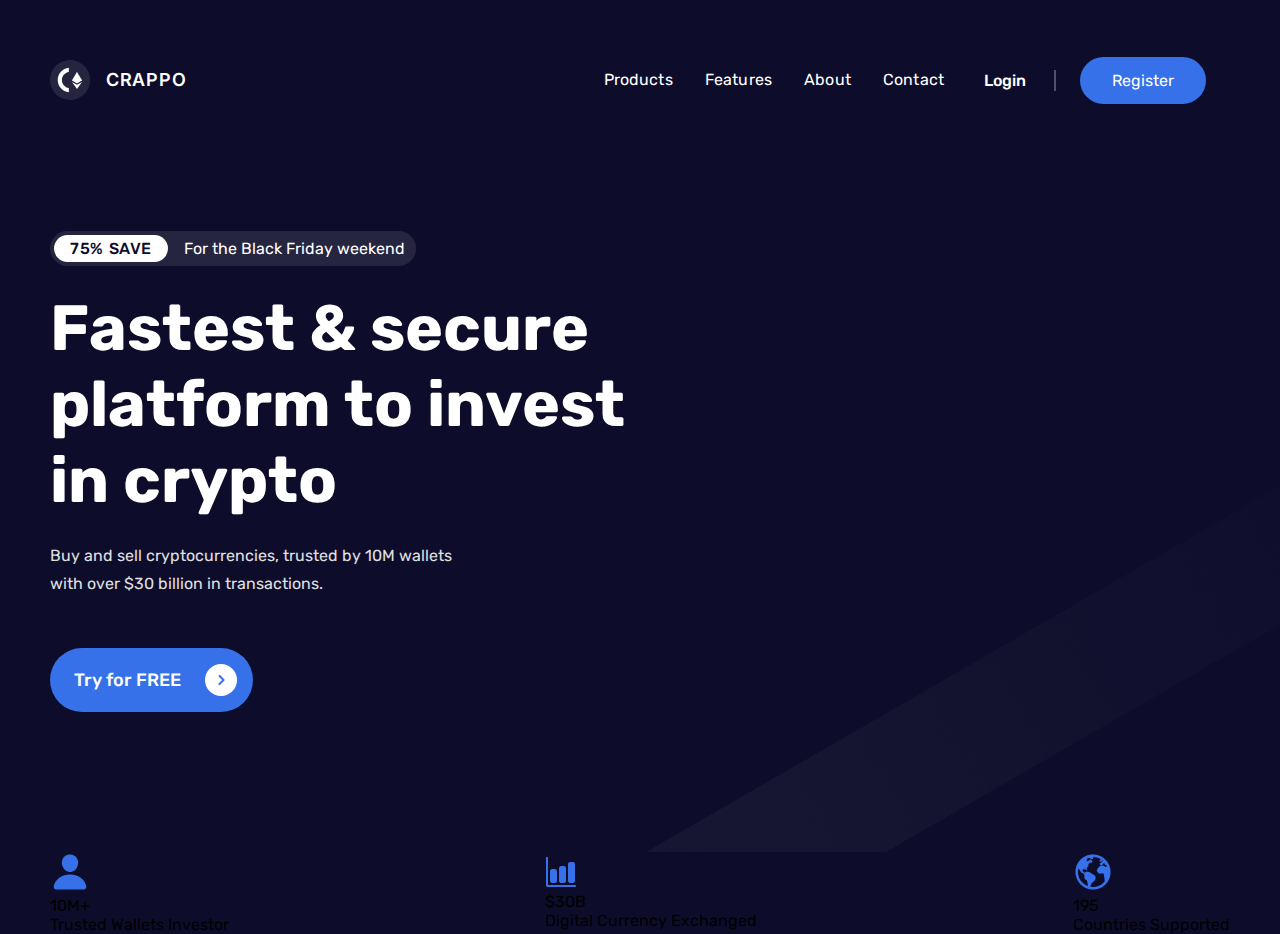
==== index.html @ f16547c4 "Add files via upload" ====
<!DOCTYPE html>
<html lang="en">
  <head>
    <meta charset="UTF-8" />
    <meta http-equiv="X-UA-Compatible" content="IE=edge" />
    <meta name="viewport" content="width=device-width, initial-scale=1.0" />
    <title>CRAPPO</title>
    <link rel="stylesheet" href="./assets/css/style.min.css" />
    <link
      href="https://fonts.googleapis.com/css2?family=Inter:wght@400;600;700&display=swap"
      rel="stylesheet"
    />
    <link
      href="https://fonts.googleapis.com/css2?family=Rubik:wght@400;500;700;900&display=swap"
      rel="stylesheet"
    />
    <link
      rel="shortcut icon"
      href="./assets/img/favicon.ico"
      type="image/x-icon"
    />
  </head>
  <body>
    <!-- CRAPPO -->
    <header class="crappo">
      <div class="bg">
        <!-- NAVIGATION -->
        <nav>
          <div class="menu">
            <!-- LOGO  -->
            <div class="menu-logo">
              <a href="#">
                <img src="./assets/img/Logo.svg" alt="logo" />
                <span>CRAPPO</span>
              </a>
            </div>
            <div class="menu-collapse">
              <!-- MENU  -->
              <div class="menu-nav">
                <ul>
                  <li>
                    <a href="#" class="nav-link">Products</a>
                  </li>
                  <li>
                    <a href="#" class="nav-link">Features</a>
                  </li>
                  <li>
                    <a href="#" class="nav-link">About</a>
                  </li>
                  <li>
                    <a href="#" class="nav-link">Contact</a>
                  </li>
                </ul>
              </div>
              <!-- PROFILE -->
              <div class="menu-profile">
                <a href="#" class="profile-login">Login</a>
                <span></span>
                <a href="#" class="profile-register">Register</a>
              </div>
            </div>
          </div>
        </nav>
        <!-- CONTENT  -->
        <div class="content">
          <div class="save">
            <div class="save-white">75% SAVE</div>
            For the Black Friday weekend
          </div>
          <h1>
            Fastest & secure <br />
            platform to invest <br />
            in crypto
          </h1>
          <h2>
            Buy and sell cryptocurrencies, trusted by 10M wallets <br />
            with over $30 billion in transactions.
          </h2>
          <a href="#" class="btn">
            Try for FREE
            <div class="arrow">
              <img src="./assets/img/arrow_right.svg" alt="arrow_right" />
            </div>
          </a>
        </div>
      </div>
    </header>
    <section class="why">
        <div class="why-numbers">
            <div class="numbers-item">
                <div class="item-circle"><img src="./assets/img/Icons/Person.png" alt="Person"></div>
                <div class="item-right">
                    <div class="item-title">10M+</div>
                    <div class="item-subtitle">Trusted Wallets Investor</div>
                </div>
            </div>
            <div class="numbers-item">
                <div class="item-circle"><img src="./assets/img/Icons/Bar Chart.png" alt="Chart"></div>
                <div class="item-right">
                    <div class="item-title">$30B</div>
                    <div class="item-subtitle">Digital Currency Exchanged</div>
                </div>
            </div>
            <div class="numbers-item">
                <div class="item-circle"><img src="./assets/img/Icons/Earth.png" alt="Earth"></div>
                <div class="item-right">
                    <div class="item-title">195</div>
                    <div class="item-subtitle">Countries Supported</div>
                </div>
            </div>

        </div>

    </section>
  </body>
</html>
---- assets/css/style.min.css ----
*{margin:0;padding:0;box-sizing:border-box;font-family:Rubik;font-weight:400}a{text-decoration:none;color:white}button{border:none}body{background:#0D0D2B}section,header,footer{padding:0 15px}@media (min-width: 575.98px){section,header,footer{padding:0 calc(50vw - 270px)}}@media (min-width: 767.98px){section,header,footer{padding:0 calc(50vw - 360px)}}@media (min-width: 991.98px){section,header,footer{padding:0 calc(50vw - 480px)}}@media (min-width: 1199.98px){section,header,footer{padding:0 calc(50vw - 590px)}}.btn{cursor:pointer;background:#3671E9;border-radius:32px;padding:16px;padding-left:24px;display:inline-block;font-weight:500;font-size:18px;display:inline-flex;align-items:center;justify-content:start;transition:.2s all}.btn .arrow{background:white;align-items:center;display:flex;justify-content:center;border-radius:100%;margin-left:24px;padding:4px;transition:.2s all}.btn:hover{background:#2a65da}.btn:hover .arrow{margin-left:31px}.btn-white{background:white;color:black}.crappo{padding-bottom:140px;background-image:url("../img/[].png");padding-top:60px;background-repeat:no-repeat;background-position-x:right;background-position-y:bottom}.crappo .bg{background-image:url("../img/illustration.png");background-repeat:no-repeat;background-position-x:right;background-position-y:bottom}.crappo nav .menu{display:flex;justify-content:start;align-items:center}.crappo nav .menu .menu-logo a{display:flex;justify-content:start;align-items:center}.crappo nav .menu .menu-logo a span{font-family:Inter;font-style:normal;font-weight:600;font-size:18px;line-height:22px;letter-spacing:0.04em;margin-left:16px}.crappo nav .menu .menu-collapse{display:flex;justify-content:start;align-items:center;width:100%}.crappo nav .menu .menu-collapse .menu-nav{margin-left:auto}.crappo nav .menu .menu-collapse .menu-nav ul{list-style:none;display:flex;justify-content:flex-end;align-items:center;width:100%}.crappo nav .menu .menu-collapse .menu-nav ul .nav-link{font-family:Rubik;font-style:normal;font-weight:normal;font-size:16px;line-height:28px;letter-spacing:0.01em;margin:0 16px}.crappo nav .menu .menu-collapse .menu-profile a{margin:0 24px}.crappo nav .menu .menu-collapse .menu-profile .profile-login{font-family:Rubik;font-style:normal;font-weight:500;font-size:16px;text-align:center}.crappo nav .menu .menu-collapse .menu-profile .profile-register{background:#3671E9;padding:14px 32px;border-radius:32px}.crappo nav .menu .menu-collapse .menu-profile span{opacity:0.3;border:1px solid #F2F2F2;transform:rotate(90deg)}.crappo .content{margin-top:131px}.crappo .content .save{background:rgba(255,255,255,0.1);border-radius:32px;font-size:16px;color:#FFFFFF;padding:4px;display:inline-flex;align-items:center;justify-content:start;padding-right:11px}.crappo .content .save-white{background:#FFFFFF;padding:4px 16px;border-radius:32px;color:Black;margin-right:16px;letter-spacing:0.04em;text-transform:uppercase;color:#0D0D2B;font-weight:500}.crappo .content h1{margin-top:24px;font-weight:bold;font-size:64px;color:#FFFFFF}.crappo .content h2{font-size:16px;color:#E0E0E0;margin-top:24px;line-height:28px}.crappo .content .btn{margin-top:50px}.why-numbers{display:flex;justify-content:space-between;flex-wrap:wrap;align-items:center}
/*# sourceMappingURL=style.min.css.map */
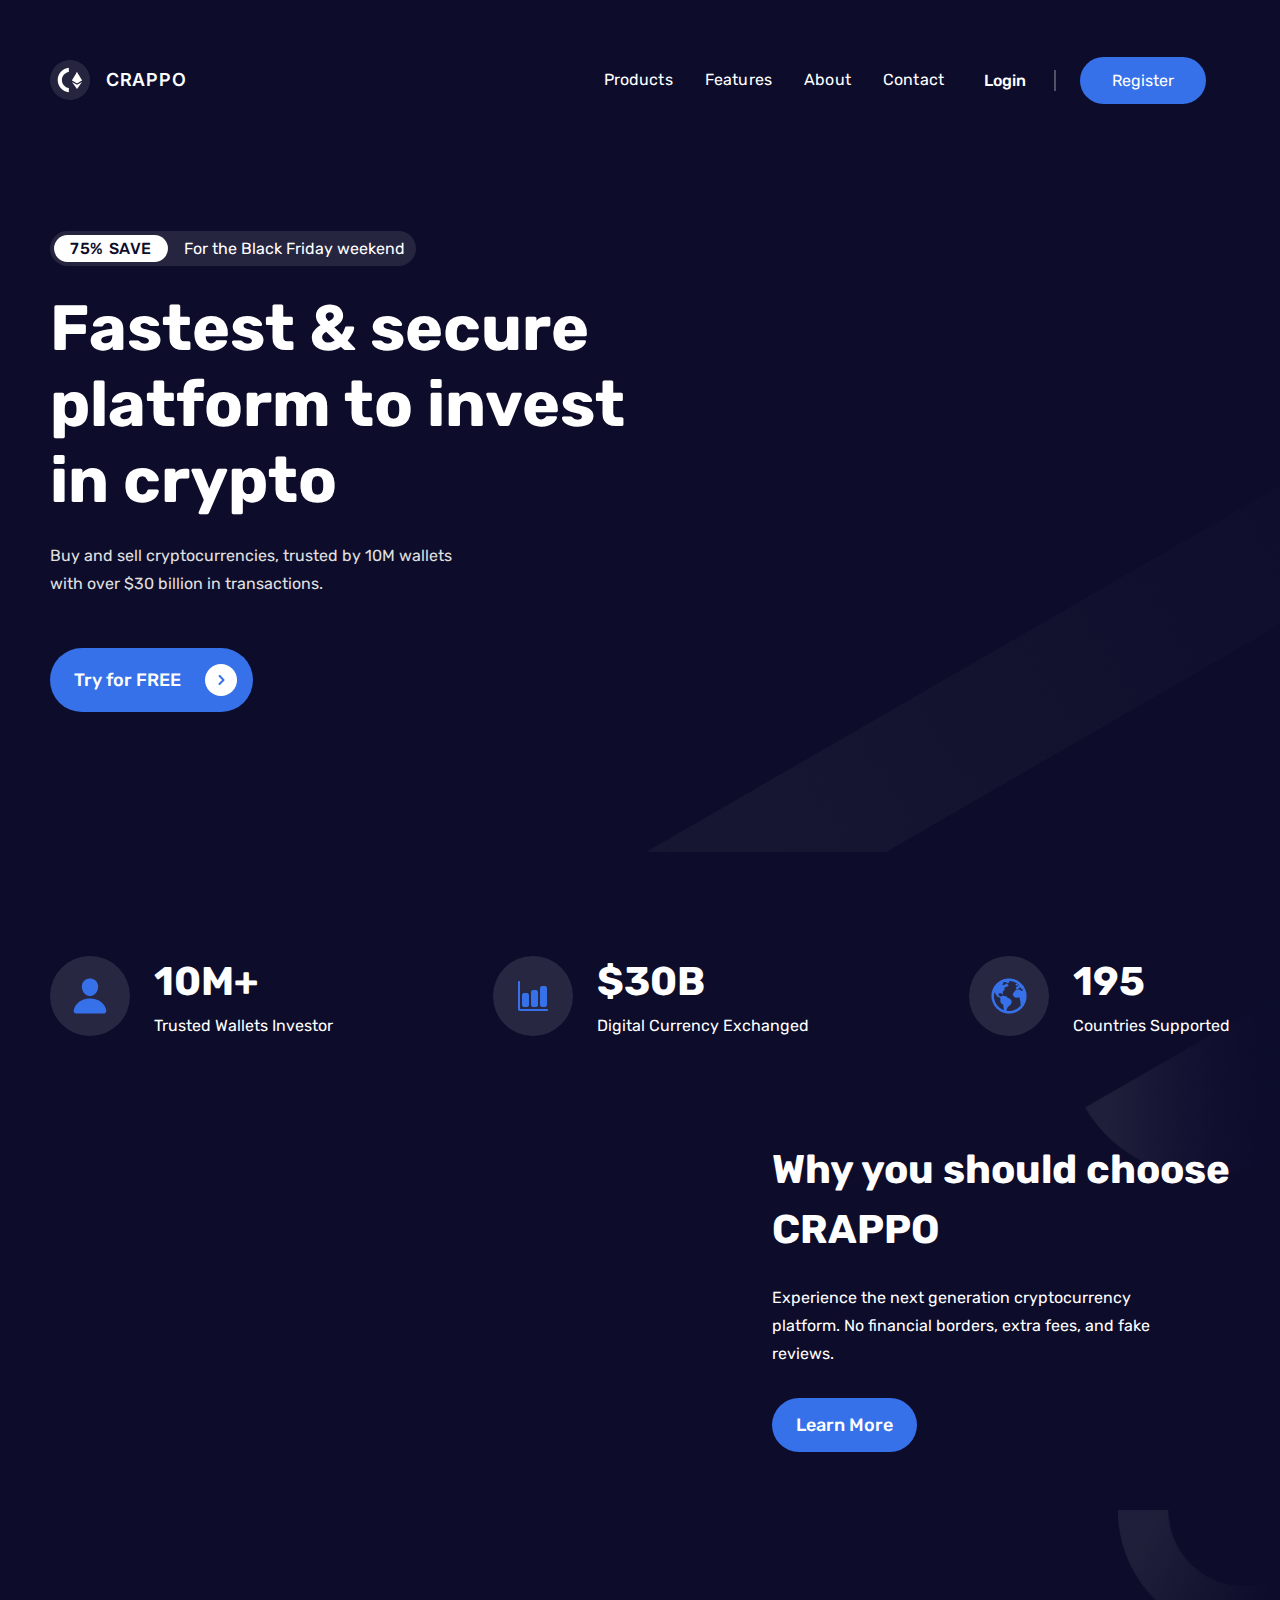
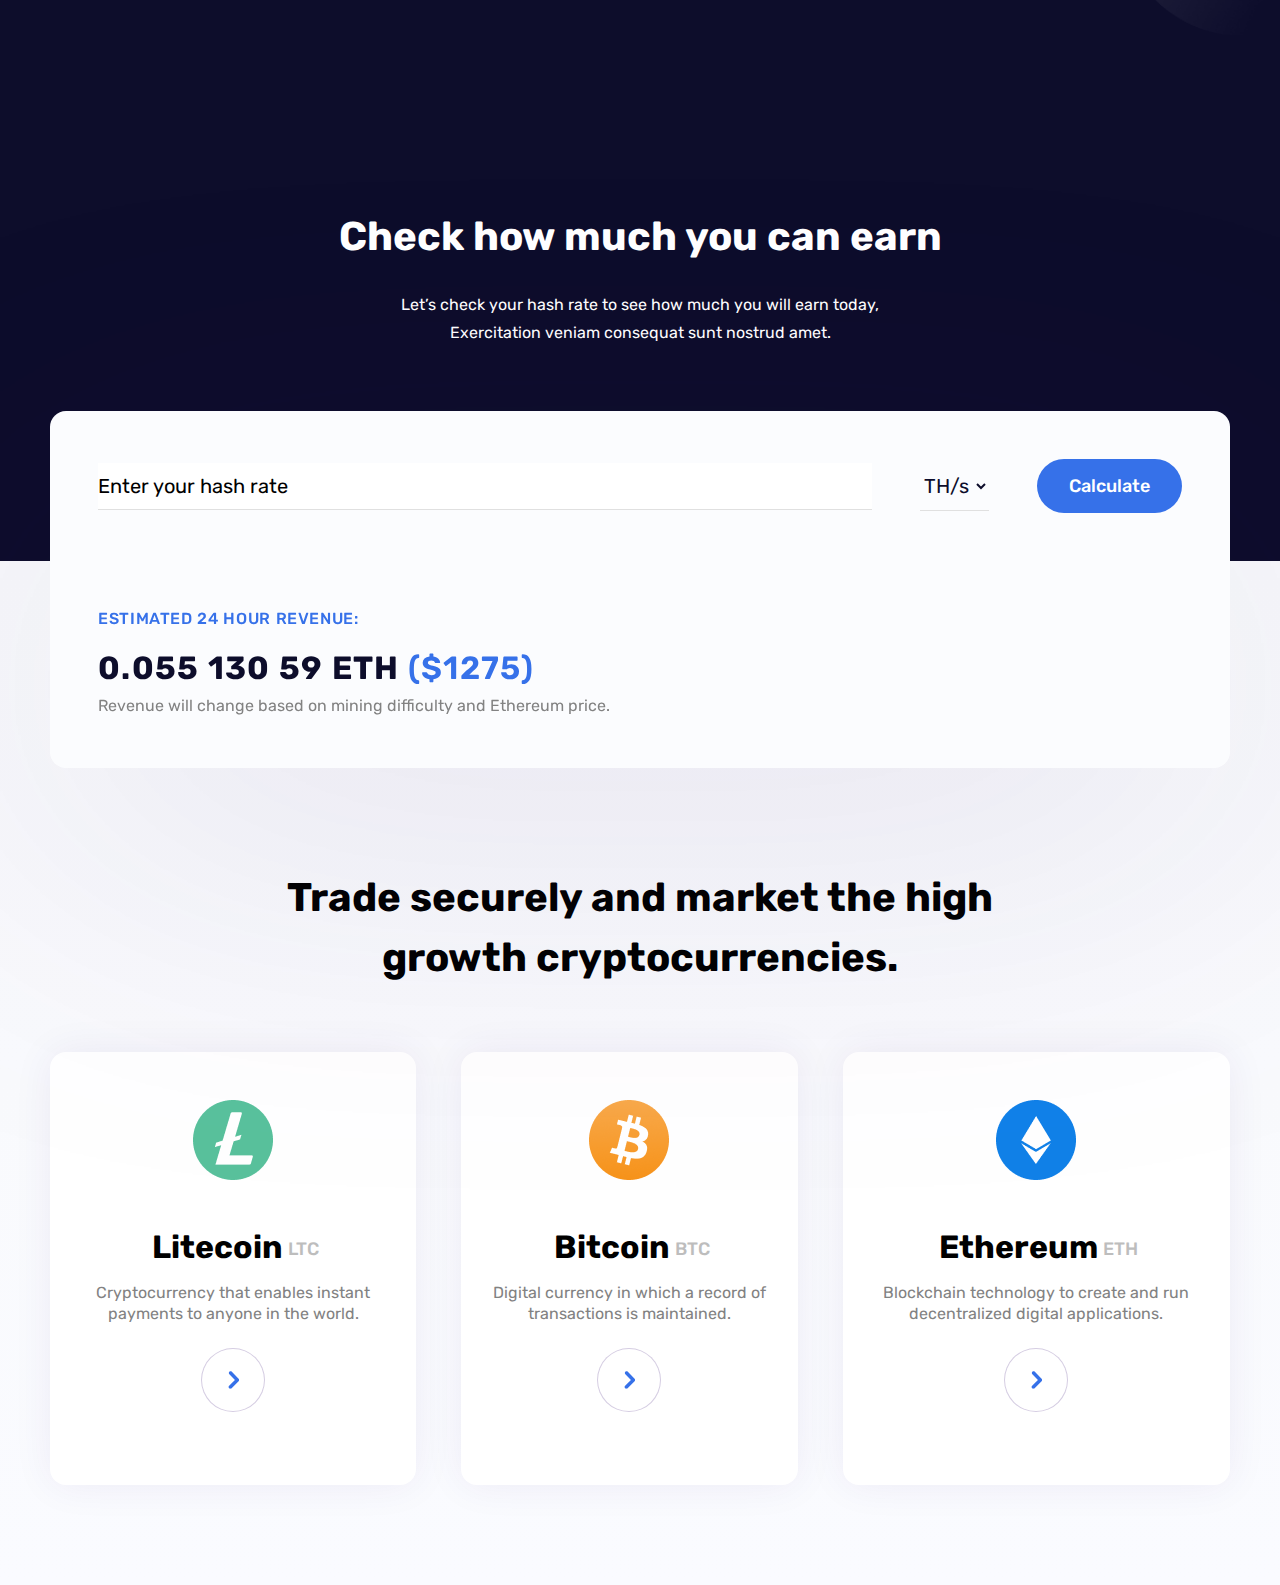
==== commit 7a6e6d87: "asd" ====
--- a/index.html
+++ b/index.html
@@ -86,31 +86,132 @@
       </div>
     </header>
     <section class="why">
-        <div class="why-numbers">
-            <div class="numbers-item">
-                <div class="item-circle"><img src="./assets/img/Icons/Person.png" alt="Person"></div>
-                <div class="item-right">
-                    <div class="item-title">10M+</div>
-                    <div class="item-subtitle">Trusted Wallets Investor</div>
-                </div>
-            </div>
-            <div class="numbers-item">
-                <div class="item-circle"><img src="./assets/img/Icons/Bar Chart.png" alt="Chart"></div>
-                <div class="item-right">
-                    <div class="item-title">$30B</div>
-                    <div class="item-subtitle">Digital Currency Exchanged</div>
-                </div>
-            </div>
-            <div class="numbers-item">
-                <div class="item-circle"><img src="./assets/img/Icons/Earth.png" alt="Earth"></div>
-                <div class="item-right">
-                    <div class="item-title">195</div>
-                    <div class="item-subtitle">Countries Supported</div>
-                </div>
-            </div>
+      <div class="why-numbers">
+        <div class="item">
+          <div class="item-circle">
+            <img src="./assets/img/Icons/Person.png" alt="Person" />
+          </div>
+          <div class="item-right">
+            <div class="item-title">10M+</div>
+            <div class="item-subtitle">Trusted Wallets Investor</div>
+          </div>
+        </div>
+        <div class="item">
+          <div class="item-circle">
+            <img src="./assets/img/Icons/Bar Chart.png" alt="Chart" />
+          </div>
+          <div class="item-right">
+            <div class="item-title">$30B</div>
+            <div class="item-subtitle">Digital Currency Exchanged</div>
+          </div>
+        </div>
+        <div class="item">
+          <div class="item-circle">
+            <img src="./assets/img/Icons/Earth.png" alt="Earth" />
+          </div>
+          <div class="item-right">
+            <div class="item-title">195</div>
+            <div class="item-subtitle">Countries Supported</div>
+          </div>
+        </div>
+      </div>
+      <div class="why-content">
+        <div>
+          <h2 class="why-title">
+            Why you should choose <br />
+            CRAPPO
+          </h2>
+          <h3 class="why-subtitle">
+            Experience the next generation cryptocurrency <br />
+            platform. No financial borders, extra fees, and fake <br />
+            reviews.
+          </h3>
+          <a href="#" class="btn"> Learn More </a>
+        </div>
+      </div>
+    </section>
+    <section class="trade">
+      <div class="trade-title tac title">Check how much you can earn</div>
+      <div class="trade-subtitle tac subtitle">
+        Let’s check your hash rate to see how much you will earn today, <br />
+        Exercitation veniam consequat sunt nostrud amet.
+      </div>
+      <div class="calculate">
+        <div class="calculate-top">
+          <form action="">
+            <input
+              class="calculate-hash"
+              required
+              type="text"
+              placeholder="Enter your hash rate"
+            />
 
-        </div>
-
+            <select class="calculate-select" required>
+              <option value="1">TH/s</option>
+              <option value="2">KH/s</option>
+              <option value="3">MH/s</option>
+            </select>
+            <button class="btn" type="submit">Calculate</button>
+          </form>
+        </div>
+      </div>
+    </section>
+    <section class="crypto">
+      <div class="calculate-bottom">
+        <h2 class="est">ESTIMATED 24 HOUR REVENUE:</h2>
+        <div id="revenue" class="revenue">
+          0.055 130 59 ETH <span>($1275)</span>
+        </div>
+        <h4 class="subtitle">
+          Revenue will change based on mining difficulty and Ethereum price.
+        </h4>
+      </div>
+      <h2 class="title title-black tac">
+        Trade securely and market the high <br />
+        growth cryptocurrencies.
+      </h2>
+      <div class="crypto-coins">
+        <div class="item">
+          <img src="./assets/img/Icons/ltc.png" alt="ltc" class="icon" />
+          <h3 class="item-title">Litecoin<span>LTC</span></h3>
+          <h4 class="item-subtitle">
+            Cryptocurrency that enables instant payments to anyone in the world.
+          </h4>
+          <a href="#" class="crypto-btn">
+            <div class="text"><div class="btn-text">Start mining</div></div>
+            <div class="arrow">
+              <img src="./assets/img/arrow_right.svg" alt="arrow_right" />
+            </div>
+          </a>
+        </div>
+        <div class="item">
+          <img src="./assets/img/Icons/btc.png" alt="btc" class="icon" />
+          <h3 class="item-title">Bitcoin<span>BTC</span></h3>
+          <h4 class="item-subtitle">
+            Digital currency in which a record of transactions is maintained.
+          </h4>
+          <a href="#" class="crypto-btn">
+            <div class="text"><div class="btn-text">Start mining</div></div>
+            <div class="arrow">
+              <img src="./assets/img/arrow_right.svg" alt="arrow_right" />
+            </div>
+          </a>
+        </div>
+        <div class="item">
+          <img src="./assets/img/Icons/eth.png" alteth class="icon" />
+          <h3 class="item-title">Ethereum<span>ETH</span></h3>
+          <h4 class="item-subtitle">
+            Blockchain technology to create and run decentralized digital
+            applications.
+          </h4>
+          <a href="#" class="crypto-btn">
+            <div class="text"><div class="btn-text">Start mining</div></div>
+            <div class="arrow">
+              <img src="./assets/img/arrow_right.svg" alt="arrow_right" />
+            </div>
+          </a>
+        </div>
+      </div>
     </section>
   </body>
 </html>
--- a/assets/css/style.min.css
+++ b/assets/css/style.min.css
@@ -1,2 +1,2 @@
-*{margin:0;padding:0;box-sizing:border-box;font-family:Rubik;font-weight:400}a{text-decoration:none;color:white}button{border:none}body{background:#0D0D2B}section,header,footer{padding:0 15px}@media (min-width: 575.98px){section,header,footer{padding:0 calc(50vw - 270px)}}@media (min-width: 767.98px){section,header,footer{padding:0 calc(50vw - 360px)}}@media (min-width: 991.98px){section,header,footer{padding:0 calc(50vw - 480px)}}@media (min-width: 1199.98px){section,header,footer{padding:0 calc(50vw - 590px)}}.btn{cursor:pointer;background:#3671E9;border-radius:32px;padding:16px;padding-left:24px;display:inline-block;font-weight:500;font-size:18px;display:inline-flex;align-items:center;justify-content:start;transition:.2s all}.btn .arrow{background:white;align-items:center;display:flex;justify-content:center;border-radius:100%;margin-left:24px;padding:4px;transition:.2s all}.btn:hover{background:#2a65da}.btn:hover .arrow{margin-left:31px}.btn-white{background:white;color:black}.crappo{padding-bottom:140px;background-image:url("../img/[].png");padding-top:60px;background-repeat:no-repeat;background-position-x:right;background-position-y:bottom}.crappo .bg{background-image:url("../img/illustration.png");background-repeat:no-repeat;background-position-x:right;background-position-y:bottom}.crappo nav .menu{display:flex;justify-content:start;align-items:center}.crappo nav .menu .menu-logo a{display:flex;justify-content:start;align-items:center}.crappo nav .menu .menu-logo a span{font-family:Inter;font-style:normal;font-weight:600;font-size:18px;line-height:22px;letter-spacing:0.04em;margin-left:16px}.crappo nav .menu .menu-collapse{display:flex;justify-content:start;align-items:center;width:100%}.crappo nav .menu .menu-collapse .menu-nav{margin-left:auto}.crappo nav .menu .menu-collapse .menu-nav ul{list-style:none;display:flex;justify-content:flex-end;align-items:center;width:100%}.crappo nav .menu .menu-collapse .menu-nav ul .nav-link{font-family:Rubik;font-style:normal;font-weight:normal;font-size:16px;line-height:28px;letter-spacing:0.01em;margin:0 16px}.crappo nav .menu .menu-collapse .menu-profile a{margin:0 24px}.crappo nav .menu .menu-collapse .menu-profile .profile-login{font-family:Rubik;font-style:normal;font-weight:500;font-size:16px;text-align:center}.crappo nav .menu .menu-collapse .menu-profile .profile-register{background:#3671E9;padding:14px 32px;border-radius:32px}.crappo nav .menu .menu-collapse .menu-profile span{opacity:0.3;border:1px solid #F2F2F2;transform:rotate(90deg)}.crappo .content{margin-top:131px}.crappo .content .save{background:rgba(255,255,255,0.1);border-radius:32px;font-size:16px;color:#FFFFFF;padding:4px;display:inline-flex;align-items:center;justify-content:start;padding-right:11px}.crappo .content .save-white{background:#FFFFFF;padding:4px 16px;border-radius:32px;color:Black;margin-right:16px;letter-spacing:0.04em;text-transform:uppercase;color:#0D0D2B;font-weight:500}.crappo .content h1{margin-top:24px;font-weight:bold;font-size:64px;color:#FFFFFF}.crappo .content h2{font-size:16px;color:#E0E0E0;margin-top:24px;line-height:28px}.crappo .content .btn{margin-top:50px}.why-numbers{display:flex;justify-content:space-between;flex-wrap:wrap;align-items:center}
+*{margin:0;padding:0;box-sizing:border-box;font-family:Rubik;font-weight:400}a{text-decoration:none;color:white}button{border:none}body{background:#0D0D2B}section,header,footer{padding:0 15px;position:relative}@media (min-width: 575.98px){section,header,footer{padding:0 calc(50vw - 270px)}}@media (min-width: 767.98px){section,header,footer{padding:0 calc(50vw - 360px)}}@media (min-width: 991.98px){section,header,footer{padding:0 calc(50vw - 480px)}}@media (min-width: 1199.98px){section,header,footer{padding:0 calc(50vw - 590px)}}.btn{cursor:pointer;background:#3671E9;border-radius:32px;padding:16px;padding-left:24px;display:inline-block;font-weight:500;font-size:18px;display:inline-flex;align-items:center;justify-content:start;transition:.2s all}.btn .arrow{background:white;align-items:center;display:flex;justify-content:center;border-radius:100%;margin-left:24px;padding:4px;transition:.2s all}.btn:hover{background:#2a65da}.btn:hover .arrow{margin-left:31px}.tac{text-align:center}.btn-white{background:white;color:black}.title{font-size:40px;line-height:150%;color:#FFFFFF;font-weight:bold}.title-black{color:#000}.subtitle{font-size:16px;line-height:28px;color:#FFFFFF}.crappo{padding-bottom:140px;background-image:url("../img/[].png");padding-top:60px;background-repeat:no-repeat;background-position-x:right;background-position-y:bottom}.crappo .bg{background-image:url("../img/illustration.png");background-repeat:no-repeat;background-position-x:right;background-position-y:bottom}.crappo nav .menu{display:flex;justify-content:start;align-items:center}.crappo nav .menu .menu-logo a{display:flex;justify-content:start;align-items:center}.crappo nav .menu .menu-logo a span{font-family:Inter;font-style:normal;font-weight:600;font-size:18px;line-height:22px;letter-spacing:0.04em;margin-left:16px}.crappo nav .menu .menu-collapse{display:flex;justify-content:start;align-items:center;width:100%}.crappo nav .menu .menu-collapse .menu-nav{margin-left:auto}.crappo nav .menu .menu-collapse .menu-nav ul{list-style:none;display:flex;justify-content:flex-end;align-items:center;width:100%}.crappo nav .menu .menu-collapse .menu-nav ul .nav-link{font-family:Rubik;font-style:normal;font-weight:normal;font-size:16px;line-height:28px;letter-spacing:0.01em;margin:0 16px}.crappo nav .menu .menu-collapse .menu-profile a{margin:0 24px}.crappo nav .menu .menu-collapse .menu-profile .profile-login{font-family:Rubik;font-style:normal;font-weight:500;font-size:16px;text-align:center}.crappo nav .menu .menu-collapse .menu-profile .profile-register{background:#3671E9;padding:14px 32px;border-radius:32px}.crappo nav .menu .menu-collapse .menu-profile span{opacity:0.3;border:1px solid #F2F2F2;transform:rotate(90deg)}.crappo .content{margin-top:131px}.crappo .content .save{background:rgba(255,255,255,0.1);border-radius:32px;font-size:16px;color:#FFFFFF;padding:4px;display:inline-flex;align-items:center;justify-content:start;padding-right:11px}.crappo .content .save-white{background:#FFFFFF;padding:4px 16px;border-radius:32px;color:Black;margin-right:16px;letter-spacing:0.04em;text-transform:uppercase;color:#0D0D2B;font-weight:500}.crappo .content h1{margin-top:24px;font-weight:bold;font-size:64px;color:#FFFFFF}.crappo .content h2{font-size:16px;color:#E0E0E0;margin-top:24px;line-height:28px}.crappo .content .btn{margin-top:50px}.why{background-image:url("../img/BG-why.png");background-repeat:no-repeat;background-position-x:right;background-position-y:bottom;background-size:cover;padding-top:100px;padding-bottom:100px}.why-numbers{display:flex;justify-content:space-between;flex-wrap:wrap;align-items:center}.why-numbers .item{display:flex;justify-content:start;align-items:center}.why-numbers .item-right{margin-left:24px}.why-numbers .item-circle{width:80px;height:80px;background:rgba(255,255,255,0.11);border-radius:100%;display:flex;align-items:center;justify-content:center}.why-numbers .item-title{font-size:40px;line-height:150%;color:#FFFFFF;font-weight:700}.why-numbers .item-subtitle{font-size:16px;line-height:28px;color:#FFFFFF;font-weight:400}.why-content{margin-top:100px;display:flex;justify-content:end;background-image:url("../img/illustrations.png");background-repeat:no-repeat;background-position-x:left;background-position-y:bottom}.why-content .btn{margin-top:30px;padding:16px 24px;margin-bottom:155px}.why-title{font-size:40px;line-height:150%;color:#FFFFFF;font-weight:bold}.why-subtitle{margin-top:24px;font-size:16px;line-height:28px;color:#FFFFFF}.trade{padding-top:100px}.trade-subtitle{margin-top:24px}.calculate{margin-top:64px}.calculate-top{position:relative;border-radius:16px 16px 0px 0px;padding:48px;background:#FBFCFE;z-index:5}.calculate form{display:flex;justify-content:start;align-items:center}.calculate-hash{border:none;padding:8px 0;border-bottom:1px solid #E0E0E0;font-size:20px;line-height:150%;color:#0D0D2B;mix-blend-mode:normal;width:100%;display:block}.calculate-hash::placeholder{color:#000000;opacity:1}.calculate-select{background:#00000000;border:none;padding:11px 0;border-bottom:1px solid #E0E0E0;font-size:20px;display:block;color:#0D0D2B;mix-blend-mode:normal;margin-left:48px}.calculate .btn{color:white;padding:16px 32px;margin-left:48px}.calculate-bottom{position:relative;border-radius:0px 0px 16px 16px;filter:drop-shadow(0px 20px 200px rgba(57,23,119,0.15));z-index:4;padding-top:48px;background:#FBFCFE;padding:48px}.calculate-bottom .est{letter-spacing:0.04em;text-transform:uppercase;color:#3671E9;font-size:16px;font-weight:500}.calculate-bottom .revenue{font-weight:bold;font-size:32px;line-height:150%;letter-spacing:0.04em;color:#0D0D2B;margin-top:16px}.calculate-bottom .revenue span{color:#3671E9;font-weight:600}.calculate-bottom .subtitle{color:#828282}.crypto{background:white;padding-bottom:100px;background:linear-gradient(180deg, #F8F9FB 0%, #FAFBFF 100%)}.crypto .title{margin-top:100px}.crypto-btn{margin-top:24px;border-radius:32px;max-width:64px;height:64px;display:flex;justify-content:start;align-items:center;overflow:hidden;position:relative;transition:.4s all, 0s border-radius;padding:1px;background:rgba(43,7,110,0.2)}.crypto-btn .arrow{width:64px;height:100%;border-radius:100%;transition:.5s all;background:white;display:flex;justify-content:center;align-items:center}.crypto-btn .arrow img{height:42px;transition:all .4s}.crypto-btn .text{transition:.4s all;max-width:0;max-height:20px;overflow:hidden}.crypto-btn .text .btn-text{width:100px}.crypto-btn:hover{background:#2a65da;border-radius:32px;max-width:200px;padding-right:16px}.crypto-btn:hover .text{max-width:100%;padding-left:24px}.crypto-btn:hover .arrow{height:34px;width:34px;margin-left:24px}.crypto-btn:hover .arrow img{height:20px;width:20px}.crypto-coins{margin-top:64px;display:flex;justify-content:space-between;align-items:center}.crypto-coins .item{background:#FFFFFF;box-shadow:0px 0px 40px #39177711;border-radius:16px;padding:48px 24px;display:flex;flex-direction:column;align-items:center;justify-content:start;text-align:center;height:433px;transition:.3s all}.crypto-coins .item-title{margin-top:48px;font-size:32px;font-weight:bold;display:flex;align-items:center;justify-content:center}.crypto-coins .item-title span{font-weight:500;font-size:18px;transform:translate(5px, 4px);display:block;text-align:center;color:#BDBDBD;margin-bottom:5px}.crypto-coins .item-subtitle{margin-top:16px;font-size:16px;text-align:center;line-height:21px;color:#828282}.crypto-coins .item:nth-of-type(2){margin:0 45px}.crypto-coins .item:hover{background:#2B076E}.crypto-coins .item:hover .item-title{color:#FFFFFF}.crypto-coins .item:hover .item-title span{color:#FFFFFF;opacity:0.7}.crypto-coins .item:hover .item-subtitle{color:#FFFFFF}
 /*# sourceMappingURL=style.min.css.map */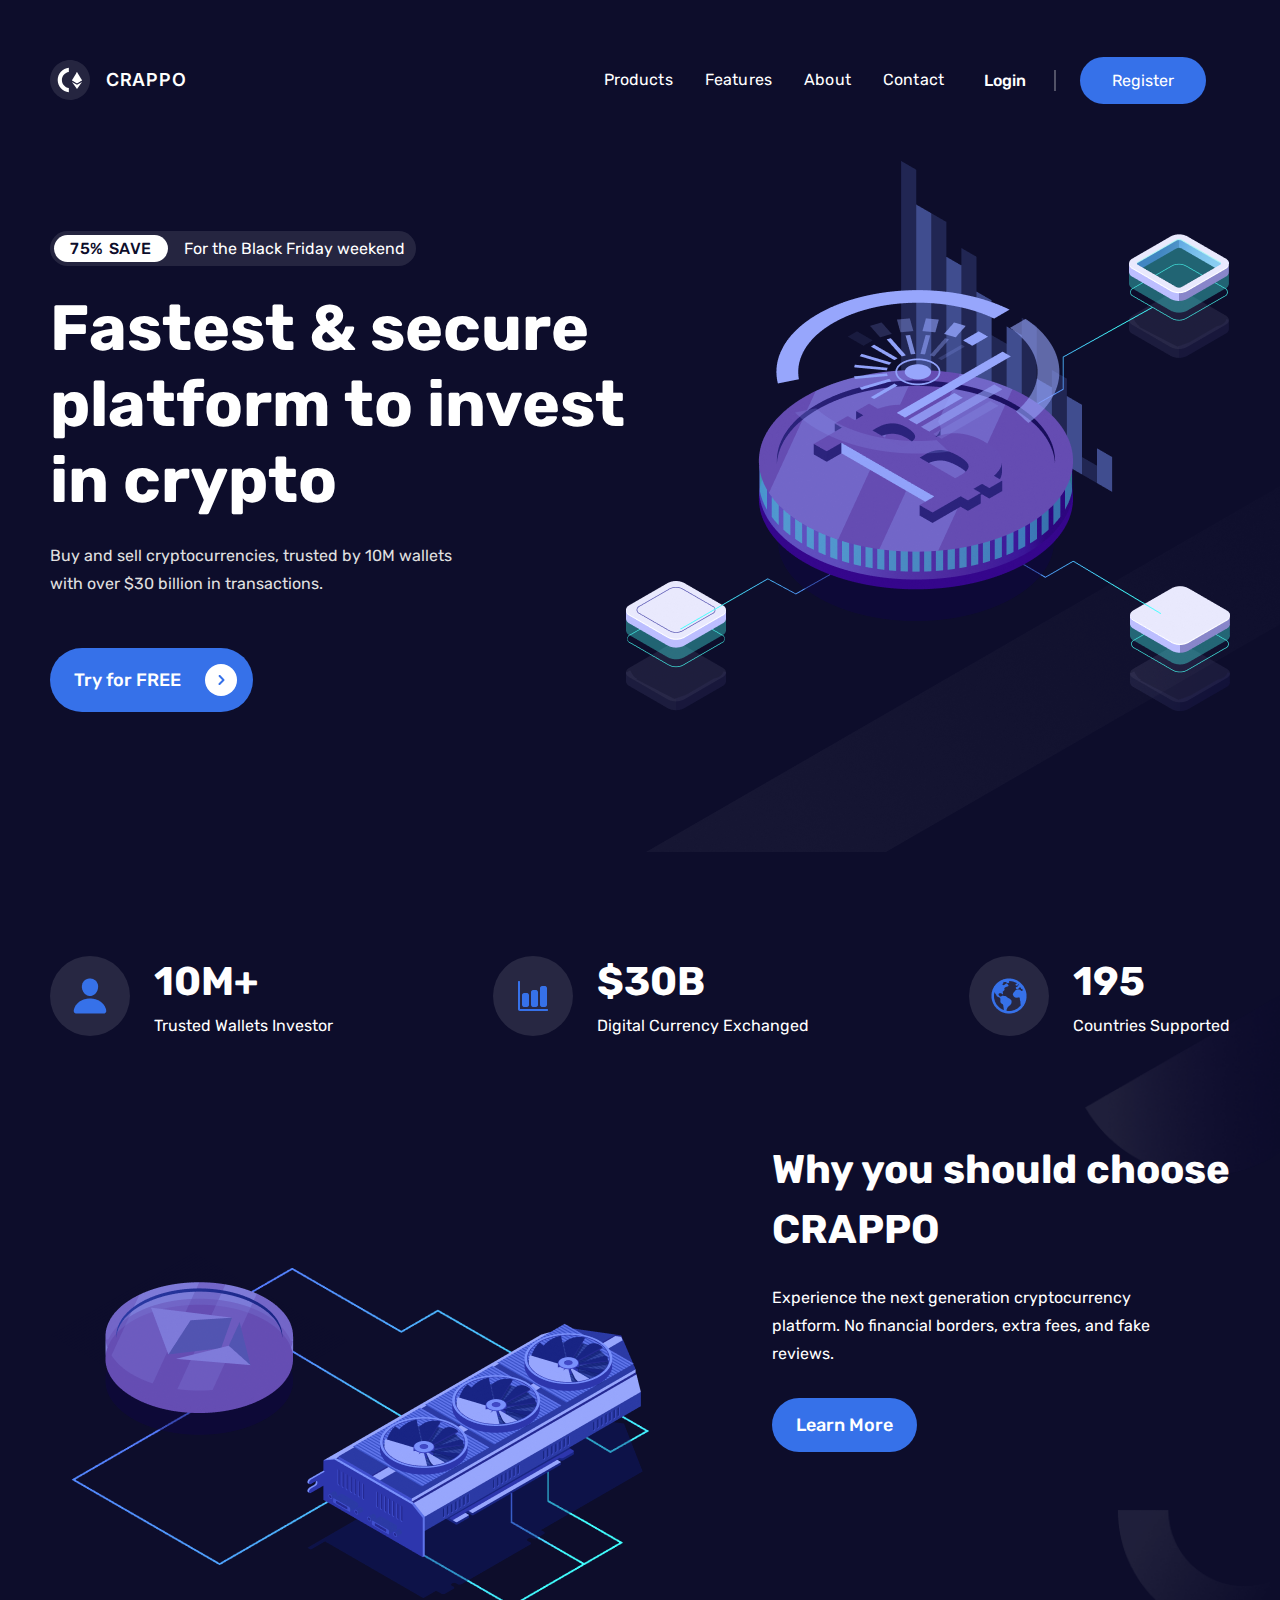
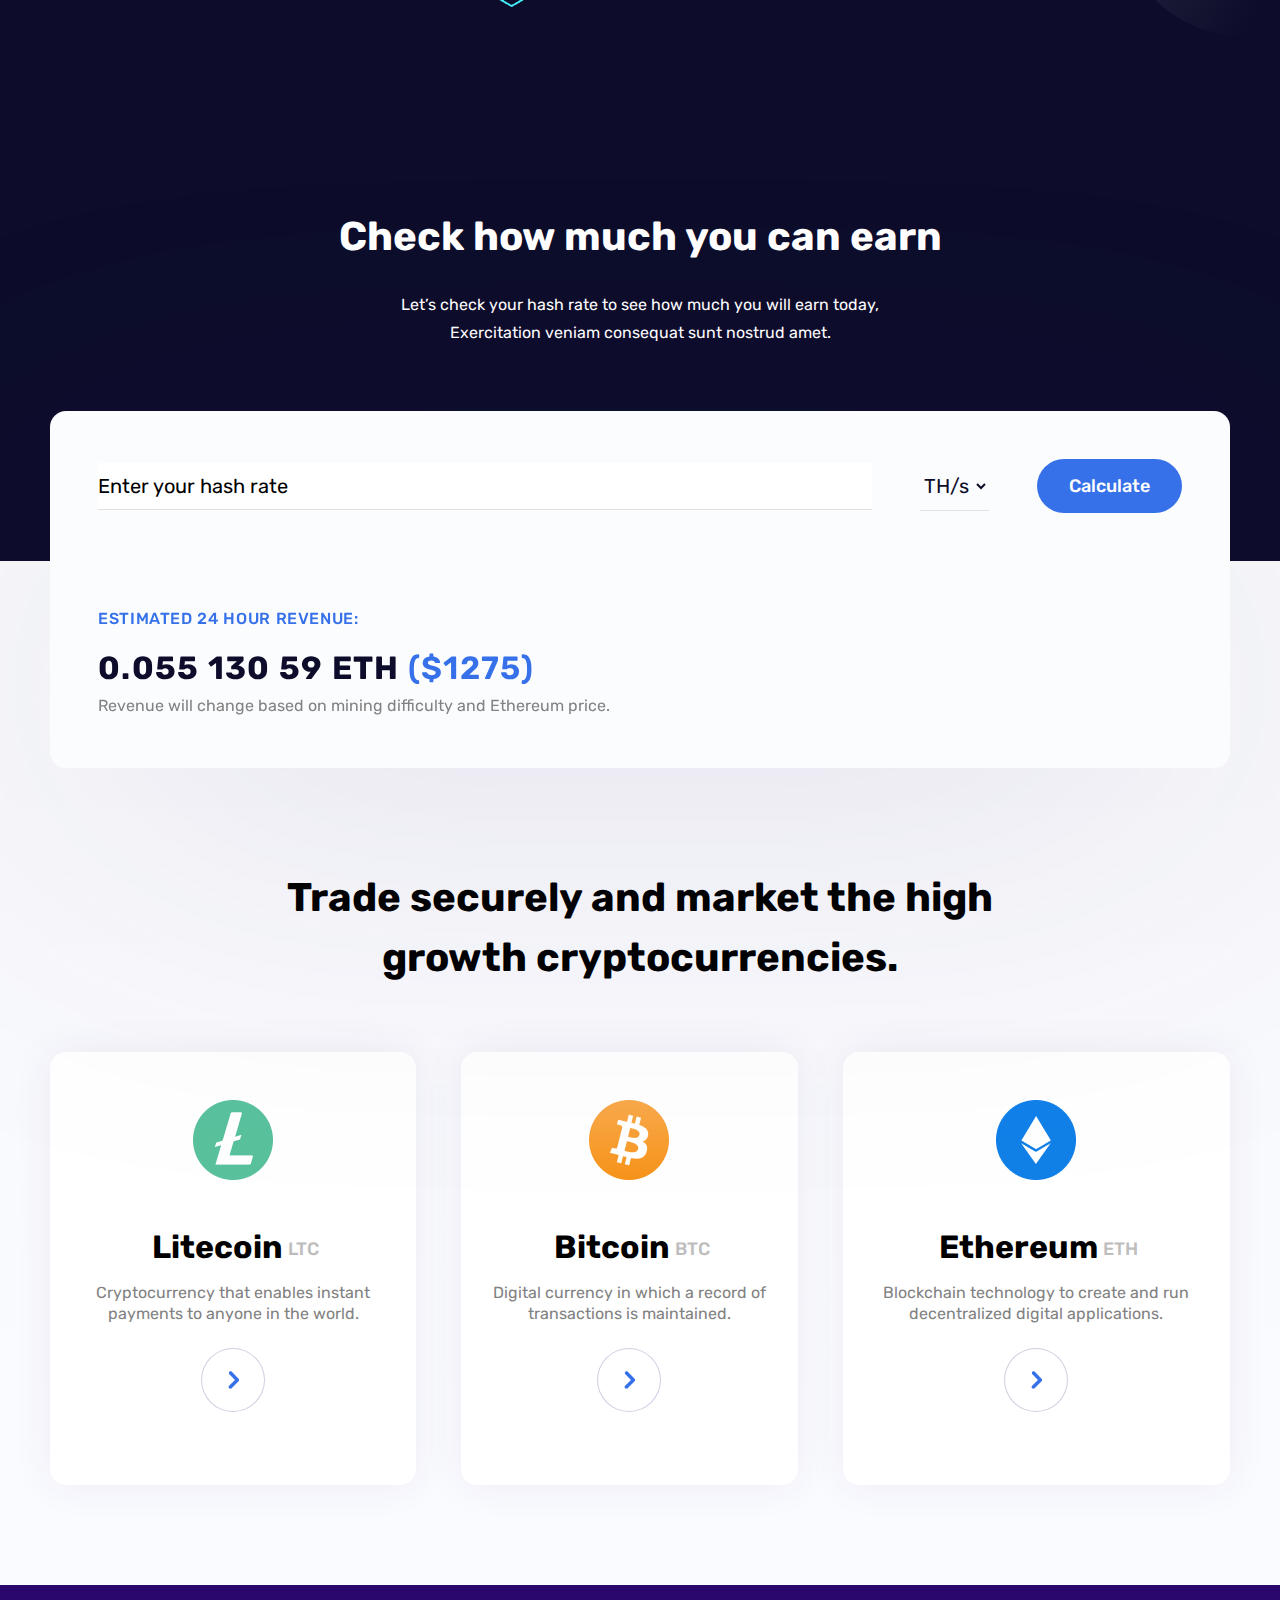
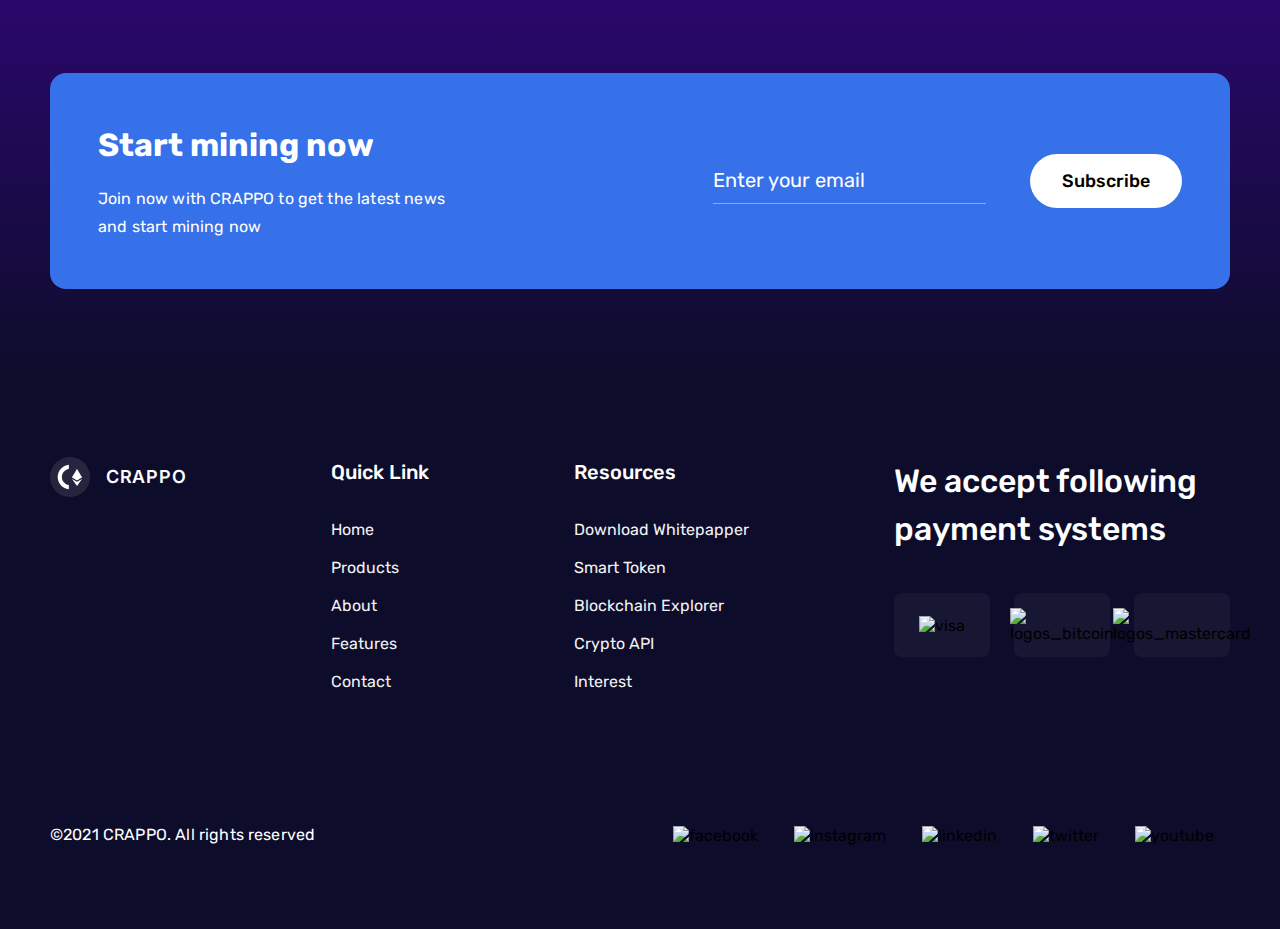
==== commit ac2ca056: "update" ====
--- a/index.html
+++ b/index.html
@@ -213,5 +213,71 @@
         </div>
       </div>
     </section>
+    <section class="subs">
+      <div class="subs-wrapper">
+        <div class="subs-text">
+          <h3 class="subs-title">Start mining now</h3>
+          <div class="subs-subtitle">
+            Join now with CRAPPO to get the latest news <br />
+            and start mining now
+          </div>
+        </div>
+        <div class="subs-form">
+          <form action="#">
+            <input type="email" placeholder="Enter your email" required />
+            <button class="btn btn-white" type="submit">Subscribe</button>
+          </form>
+        </div>
+      </div>
+    </section>
+    <footer class="footer">
+      <div class="footer-wrapper">
+        <div class="footer-logo">
+          <a href="#">
+            <img src="./assets/img/Logo.svg" alt="logo" />
+            <span>CRAPPO</span>
+          </a>
+        </div>
+        <!-- <div class="footer-links"> -->
+          <div class="footer-col">
+            <h3>Quick Link</h3>
+            <a href="#" class="footer-link">Home</a>
+            <a href="#" class="footer-link">Products</a>
+            <a href="#" class="footer-link">About</a>
+            <a href="#" class="footer-link">Features</a>
+            <a href="#" class="footer-link">Contact</a>
+          </div>
+          <div class="footer-col">
+            <h3>Resources</h3>
+            <a href="#" class="footer-link">Download Whitepapper</a>
+            <a href="#" class="footer-link">Smart Token</a>
+            <a href="#" class="footer-link">Blockchain Explorer</a>
+            <a href="#" class="footer-link">Crypto API</a>
+            <a href="#" class="footer-link">Interest</a>
+          </div>
+        <!-- </div> -->
+        <div class="footer-pay">
+          <h3>
+            We accept following <br />
+            payment systems
+          </h3>
+          <div class="pay-wrapper">
+            <div class="pay-item"><img src="./assets/img/Icons/footer/bx_bxl-visa.png" alt="visa" /></div>
+            <div class="pay-item"><img src="./assets/img/Icons/footer/logos_bitcoin.png" alt="logos_bitcoin" /></div>
+            <div class="pay-item"><img src="./assets/img/Icons/footer/logos_mastercard.png" alt="logos_mastercard" /></div>
+          </div>
+        </div>
+      </div>
+      <div class="footer-under">
+        <div class="footer-copyright">©2021 CRAPPO. All rights reserved</div>
+        <div class="footer-social">
+          <img src="./assets/img/Icons/social/facebook-f 1.png" alt="facebook" />
+          <img src="./assets/img/Icons/social/instagram 1.png" alt="instagram" />
+          <img src="./assets/img/Icons/social/linkedin 1.png" alt="linkedin" />
+          <img src="./assets/img/Icons/social/twitter 1.png" alt="twitter" />
+          <img src="./assets/img/Icons/social/youtube 1.png" alt="youtube" />
+        </div>
+      </div>
+    </footer>
   </body>
 </html>
--- a/assets/css/style.min.css
+++ b/assets/css/style.min.css
@@ -1,2 +1,2 @@
-*{margin:0;padding:0;box-sizing:border-box;font-family:Rubik;font-weight:400}a{text-decoration:none;color:white}button{border:none}body{background:#0D0D2B}section,header,footer{padding:0 15px;position:relative}@media (min-width: 575.98px){section,header,footer{padding:0 calc(50vw - 270px)}}@media (min-width: 767.98px){section,header,footer{padding:0 calc(50vw - 360px)}}@media (min-width: 991.98px){section,header,footer{padding:0 calc(50vw - 480px)}}@media (min-width: 1199.98px){section,header,footer{padding:0 calc(50vw - 590px)}}.btn{cursor:pointer;background:#3671E9;border-radius:32px;padding:16px;padding-left:24px;display:inline-block;font-weight:500;font-size:18px;display:inline-flex;align-items:center;justify-content:start;transition:.2s all}.btn .arrow{background:white;align-items:center;display:flex;justify-content:center;border-radius:100%;margin-left:24px;padding:4px;transition:.2s all}.btn:hover{background:#2a65da}.btn:hover .arrow{margin-left:31px}.tac{text-align:center}.btn-white{background:white;color:black}.title{font-size:40px;line-height:150%;color:#FFFFFF;font-weight:bold}.title-black{color:#000}.subtitle{font-size:16px;line-height:28px;color:#FFFFFF}.crappo{padding-bottom:140px;background-image:url("../img/[].png");padding-top:60px;background-repeat:no-repeat;background-position-x:right;background-position-y:bottom}.crappo .bg{background-image:url("../img/illustration.png");background-repeat:no-repeat;background-position-x:right;background-position-y:bottom}.crappo nav .menu{display:flex;justify-content:start;align-items:center}.crappo nav .menu .menu-logo a{display:flex;justify-content:start;align-items:center}.crappo nav .menu .menu-logo a span{font-family:Inter;font-style:normal;font-weight:600;font-size:18px;line-height:22px;letter-spacing:0.04em;margin-left:16px}.crappo nav .menu .menu-collapse{display:flex;justify-content:start;align-items:center;width:100%}.crappo nav .menu .menu-collapse .menu-nav{margin-left:auto}.crappo nav .menu .menu-collapse .menu-nav ul{list-style:none;display:flex;justify-content:flex-end;align-items:center;width:100%}.crappo nav .menu .menu-collapse .menu-nav ul .nav-link{font-family:Rubik;font-style:normal;font-weight:normal;font-size:16px;line-height:28px;letter-spacing:0.01em;margin:0 16px}.crappo nav .menu .menu-collapse .menu-profile a{margin:0 24px}.crappo nav .menu .menu-collapse .menu-profile .profile-login{font-family:Rubik;font-style:normal;font-weight:500;font-size:16px;text-align:center}.crappo nav .menu .menu-collapse .menu-profile .profile-register{background:#3671E9;padding:14px 32px;border-radius:32px}.crappo nav .menu .menu-collapse .menu-profile span{opacity:0.3;border:1px solid #F2F2F2;transform:rotate(90deg)}.crappo .content{margin-top:131px}.crappo .content .save{background:rgba(255,255,255,0.1);border-radius:32px;font-size:16px;color:#FFFFFF;padding:4px;display:inline-flex;align-items:center;justify-content:start;padding-right:11px}.crappo .content .save-white{background:#FFFFFF;padding:4px 16px;border-radius:32px;color:Black;margin-right:16px;letter-spacing:0.04em;text-transform:uppercase;color:#0D0D2B;font-weight:500}.crappo .content h1{margin-top:24px;font-weight:bold;font-size:64px;color:#FFFFFF}.crappo .content h2{font-size:16px;color:#E0E0E0;margin-top:24px;line-height:28px}.crappo .content .btn{margin-top:50px}.why{background-image:url("../img/BG-why.png");background-repeat:no-repeat;background-position-x:right;background-position-y:bottom;background-size:cover;padding-top:100px;padding-bottom:100px}.why-numbers{display:flex;justify-content:space-between;flex-wrap:wrap;align-items:center}.why-numbers .item{display:flex;justify-content:start;align-items:center}.why-numbers .item-right{margin-left:24px}.why-numbers .item-circle{width:80px;height:80px;background:rgba(255,255,255,0.11);border-radius:100%;display:flex;align-items:center;justify-content:center}.why-numbers .item-title{font-size:40px;line-height:150%;color:#FFFFFF;font-weight:700}.why-numbers .item-subtitle{font-size:16px;line-height:28px;color:#FFFFFF;font-weight:400}.why-content{margin-top:100px;display:flex;justify-content:end;background-image:url("../img/illustrations.png");background-repeat:no-repeat;background-position-x:left;background-position-y:bottom}.why-content .btn{margin-top:30px;padding:16px 24px;margin-bottom:155px}.why-title{font-size:40px;line-height:150%;color:#FFFFFF;font-weight:bold}.why-subtitle{margin-top:24px;font-size:16px;line-height:28px;color:#FFFFFF}.trade{padding-top:100px}.trade-subtitle{margin-top:24px}.calculate{margin-top:64px}.calculate-top{position:relative;border-radius:16px 16px 0px 0px;padding:48px;background:#FBFCFE;z-index:5}.calculate form{display:flex;justify-content:start;align-items:center}.calculate-hash{border:none;padding:8px 0;border-bottom:1px solid #E0E0E0;font-size:20px;line-height:150%;color:#0D0D2B;mix-blend-mode:normal;width:100%;display:block}.calculate-hash::placeholder{color:#000000;opacity:1}.calculate-select{background:#00000000;border:none;padding:11px 0;border-bottom:1px solid #E0E0E0;font-size:20px;display:block;color:#0D0D2B;mix-blend-mode:normal;margin-left:48px}.calculate .btn{color:white;padding:16px 32px;margin-left:48px}.calculate-bottom{position:relative;border-radius:0px 0px 16px 16px;filter:drop-shadow(0px 20px 200px rgba(57,23,119,0.15));z-index:4;padding-top:48px;background:#FBFCFE;padding:48px}.calculate-bottom .est{letter-spacing:0.04em;text-transform:uppercase;color:#3671E9;font-size:16px;font-weight:500}.calculate-bottom .revenue{font-weight:bold;font-size:32px;line-height:150%;letter-spacing:0.04em;color:#0D0D2B;margin-top:16px}.calculate-bottom .revenue span{color:#3671E9;font-weight:600}.calculate-bottom .subtitle{color:#828282}.crypto{background:white;padding-bottom:100px;background:linear-gradient(180deg, #F8F9FB 0%, #FAFBFF 100%)}.crypto .title{margin-top:100px}.crypto-btn{margin-top:24px;border-radius:32px;max-width:64px;height:64px;display:flex;justify-content:start;align-items:center;overflow:hidden;position:relative;transition:.4s all, 0s border-radius;padding:1px;background:rgba(43,7,110,0.2)}.crypto-btn .arrow{width:64px;height:100%;border-radius:100%;transition:.5s all;background:white;display:flex;justify-content:center;align-items:center}.crypto-btn .arrow img{height:42px;transition:all .4s}.crypto-btn .text{transition:.4s all;max-width:0;max-height:20px;overflow:hidden}.crypto-btn .text .btn-text{width:100px}.crypto-btn:hover{background:#2a65da;border-radius:32px;max-width:200px;padding-right:16px}.crypto-btn:hover .text{max-width:100%;padding-left:24px}.crypto-btn:hover .arrow{height:34px;width:34px;margin-left:24px}.crypto-btn:hover .arrow img{height:20px;width:20px}.crypto-coins{margin-top:64px;display:flex;justify-content:space-between;align-items:center}.crypto-coins .item{background:#FFFFFF;box-shadow:0px 0px 40px #39177711;border-radius:16px;padding:48px 24px;display:flex;flex-direction:column;align-items:center;justify-content:start;text-align:center;height:433px;transition:.3s all}.crypto-coins .item-title{margin-top:48px;font-size:32px;font-weight:bold;display:flex;align-items:center;justify-content:center}.crypto-coins .item-title span{font-weight:500;font-size:18px;transform:translate(5px, 4px);display:block;text-align:center;color:#BDBDBD;margin-bottom:5px}.crypto-coins .item-subtitle{margin-top:16px;font-size:16px;text-align:center;line-height:21px;color:#828282}.crypto-coins .item:nth-of-type(2){margin:0 45px}.crypto-coins .item:hover{background:#2B076E}.crypto-coins .item:hover .item-title{color:#FFFFFF}.crypto-coins .item:hover .item-title span{color:#FFFFFF;opacity:0.7}.crypto-coins .item:hover .item-subtitle{color:#FFFFFF}
+*{margin:0;padding:0;box-sizing:border-box;font-family:Rubik;font-weight:400}a{text-decoration:none;color:white}button{border:none}body{background:#0D0D2B}section,header,footer{padding:0 15px;position:relative}@media (min-width: 575.98px){section,header,footer{padding:0 calc(50vw - 270px)}}@media (min-width: 767.98px){section,header,footer{padding:0 calc(50vw - 360px)}}@media (min-width: 991.98px){section,header,footer{padding:0 calc(50vw - 480px)}}@media (min-width: 1199.98px){section,header,footer{padding:0 calc(50vw - 590px)}}.btn{cursor:pointer;background:#3671E9;border-radius:32px;padding:16px;padding-left:24px;display:inline-block;font-weight:500;font-size:18px;display:inline-flex;align-items:center;justify-content:start;transition:.2s all}.btn .arrow{background:white;align-items:center;display:flex;justify-content:center;border-radius:100%;margin-left:24px;padding:4px;transition:.2s all}.btn:hover{background:#2a65da}.btn:hover .arrow{margin-left:31px}.tac{text-align:center}.btn-white{background:white;color:black}.btn-white:hover{background:#ffffffd0}.title{font-size:40px;line-height:150%;color:#FFFFFF;font-weight:bold}.title-black{color:#000}.subtitle{font-size:16px;line-height:28px;color:#FFFFFF}.crappo{padding-bottom:140px;background-image:url("../img/[].png");padding-top:60px;background-repeat:no-repeat;background-position-x:right;background-position-y:bottom}.crappo .bg{background-image:url("../img/Illustration.png");background-repeat:no-repeat;background-position-x:right;background-position-y:bottom}.crappo nav .menu{display:flex;justify-content:start;align-items:center}.crappo nav .menu .menu-logo a{display:flex;justify-content:start;align-items:center}.crappo nav .menu .menu-logo a span{font-family:Inter;font-style:normal;font-weight:600;font-size:18px;line-height:22px;letter-spacing:0.04em;margin-left:16px}.crappo nav .menu .menu-collapse{display:flex;justify-content:start;align-items:center;width:100%}.crappo nav .menu .menu-collapse .menu-nav{margin-left:auto}.crappo nav .menu .menu-collapse .menu-nav ul{list-style:none;display:flex;justify-content:flex-end;align-items:center;width:100%}.crappo nav .menu .menu-collapse .menu-nav ul .nav-link{font-family:Rubik;font-style:normal;font-weight:normal;font-size:16px;line-height:28px;letter-spacing:0.01em;margin:0 16px}.crappo nav .menu .menu-collapse .menu-profile a{margin:0 24px}.crappo nav .menu .menu-collapse .menu-profile .profile-login{font-family:Rubik;font-style:normal;font-weight:500;font-size:16px;text-align:center}.crappo nav .menu .menu-collapse .menu-profile .profile-register{background:#3671E9;padding:14px 32px;border-radius:32px;transition:.3s all}.crappo nav .menu .menu-collapse .menu-profile .profile-register:hover{background:#2a65da}.crappo nav .menu .menu-collapse .menu-profile span{opacity:0.3;border:1px solid #F2F2F2;transform:rotate(90deg)}.crappo .content{margin-top:131px}.crappo .content .save{background:rgba(255,255,255,0.1);border-radius:32px;font-size:16px;color:#FFFFFF;padding:4px;display:inline-flex;align-items:center;justify-content:start;padding-right:11px}.crappo .content .save-white{background:#FFFFFF;padding:4px 16px;border-radius:32px;color:Black;margin-right:16px;letter-spacing:0.04em;text-transform:uppercase;color:#0D0D2B;font-weight:500}.crappo .content h1{margin-top:24px;font-weight:bold;font-size:64px;color:#FFFFFF}.crappo .content h2{font-size:16px;color:#E0E0E0;margin-top:24px;line-height:28px}.crappo .content .btn{margin-top:50px}.why{background-image:url("../img/BG-why.png");background-repeat:no-repeat;background-position-x:right;background-position-y:bottom;background-size:cover;padding-top:100px;padding-bottom:100px}.why-numbers{display:flex;justify-content:space-between;flex-wrap:wrap;align-items:center}.why-numbers .item{display:flex;justify-content:start;align-items:center}.why-numbers .item-right{margin-left:24px}.why-numbers .item-circle{width:80px;height:80px;background:rgba(255,255,255,0.11);border-radius:100%;display:flex;align-items:center;justify-content:center}.why-numbers .item-title{font-size:40px;line-height:150%;color:#FFFFFF;font-weight:700}.why-numbers .item-subtitle{font-size:16px;line-height:28px;color:#FFFFFF;font-weight:400}.why-content{margin-top:100px;display:flex;justify-content:end;background-image:url("../img/Illustrations.png");background-repeat:no-repeat;background-position-x:left;background-position-y:bottom}.why-content .btn{margin-top:30px;padding:16px 24px;margin-bottom:155px}.why-title{font-size:40px;line-height:150%;color:#FFFFFF;font-weight:bold}.why-subtitle{margin-top:24px;font-size:16px;line-height:28px;color:#FFFFFF}.trade{padding-top:100px}.trade-subtitle{margin-top:24px}.calculate{margin-top:64px}.calculate-top{position:relative;border-radius:16px 16px 0px 0px;padding:48px;background:#FBFCFE;z-index:5}.calculate form{display:flex;justify-content:start;align-items:center}.calculate-hash{border:none;padding:8px 0;border-bottom:1px solid #E0E0E0;font-size:20px;line-height:150%;color:#0D0D2B;mix-blend-mode:normal;width:100%;display:block}.calculate-hash::placeholder{color:#000000;opacity:1}.calculate-select{background:#00000000;border:none;padding:11px 0;border-bottom:1px solid #E0E0E0;font-size:20px;display:block;color:#0D0D2B;mix-blend-mode:normal;margin-left:48px}.calculate .btn{color:white;padding:16px 32px;margin-left:48px}.calculate-bottom{position:relative;border-radius:0px 0px 16px 16px;filter:drop-shadow(0px 20px 200px rgba(57,23,119,0.15));z-index:4;padding-top:48px;background:#FBFCFE;padding:48px}.calculate-bottom .est{letter-spacing:0.04em;text-transform:uppercase;color:#3671E9;font-size:16px;font-weight:500}.calculate-bottom .revenue{font-weight:bold;font-size:32px;line-height:150%;letter-spacing:0.04em;color:#0D0D2B;margin-top:16px}.calculate-bottom .revenue span{color:#3671E9;font-weight:600}.calculate-bottom .subtitle{color:#828282}.crypto{background:white;padding-bottom:100px;background:linear-gradient(180deg, #F8F9FB 0%, #FAFBFF 100%)}.crypto .title{margin-top:100px}.crypto-btn{margin-top:24px;border-radius:32px;max-width:64px;height:64px;display:flex;justify-content:start;align-items:center;overflow:hidden;position:relative;transition:.4s all, 0s border-radius;padding:1px;background:rgba(43,7,110,0.2)}.crypto-btn .arrow{width:64px;height:100%;border-radius:100%;transition:.5s all;background:white;display:flex;justify-content:center;align-items:center}.crypto-btn .arrow img{height:42px;transition:all .4s}.crypto-btn .text{transition:.4s all;max-width:0;max-height:20px;overflow:hidden}.crypto-btn .text .btn-text{width:100px}.crypto-btn:hover{background:#2a65da;border-radius:32px;max-width:200px;padding-right:16px}.crypto-btn:hover .text{max-width:100%;padding-left:24px}.crypto-btn:hover .arrow{height:34px;width:34px;margin-left:24px}.crypto-btn:hover .arrow img{height:20px;width:20px}.crypto-coins{margin-top:64px;display:flex;justify-content:space-between;align-items:center}.crypto-coins .item{background:#FFFFFF;box-shadow:0px 0px 40px #39177711;border-radius:16px;padding:48px 24px;display:flex;flex-direction:column;align-items:center;justify-content:start;text-align:center;height:433px;transition:.3s all}.crypto-coins .item-title{margin-top:48px;font-size:32px;font-weight:bold;display:flex;align-items:center;justify-content:center}.crypto-coins .item-title span{font-weight:500;font-size:18px;transform:translate(5px, 4px);display:block;text-align:center;color:#BDBDBD;margin-bottom:5px}.crypto-coins .item-subtitle{margin-top:16px;font-size:16px;text-align:center;line-height:21px;color:#828282}.crypto-coins .item:nth-of-type(2){margin:0 45px}.crypto-coins .item:hover{background:#2B076E}.crypto-coins .item:hover .item-title{color:#FFFFFF}.crypto-coins .item:hover .item-title span{color:#FFFFFF;opacity:0.7}.crypto-coins .item:hover .item-subtitle{color:#FFFFFF}.subs{padding-top:88px;padding-bottom:88px;background:url(../img/subs-bg.png),linear-gradient(180deg, #2B076E 0%, #0D0D2B 100%)}.subs-wrapper{background-color:#3671E9;background-image:url(../img/blue-bg.png);background-repeat:no-repeat;border-radius:16px;padding:48px;display:flex;flex-wrap:wrap;justify-content:start;align-items:center}.subs-form{margin-left:auto}.subs-form .btn{padding:16px 32px;margin-left:40px}.subs-form input{border:none;padding:8px 0;border-bottom:1px solid rgba(255,255,255,0.4);font-size:20px;line-height:150%;color:#ffffff;background:#00000000}.subs-form input::placeholder{color:#ffffff;opacity:1}.subs-title{font-weight:bold;font-size:32px;line-height:150%;color:#FFFFFF}.subs-subtitle{font-weight:normal;font-size:16px;line-height:28px;letter-spacing:0.01em;color:#FFFFFF;margin-top:16px}.footer{padding-top:80px;padding-bottom:80px}.footer-wrapper{display:flex;justify-content:space-between;align-items:start;flex-wrap:wrap}.footer-col{display:flex;justify-content:start;align-items:start;flex-direction:column}.footer-col h3{font-weight:500;font-size:20px;line-height:150%;color:#FFFFFF;margin-bottom:24px}.footer-col a{font-size:16px;line-height:38px;color:#F2F2F2}.footer-pay h3{font-weight:500;font-size:32px;line-height:150%;color:#FFFFFF;margin-bottom:40px}.footer-pay .pay-wrapper{display:flex;justify-content:start;align-items:center;flex-wrap:wrap}.footer-pay .pay-wrapper .pay-item{background:rgba(224,224,224,0.05);padding:8px 24px;border-radius:8px;width:96px;height:64px;display:flex;justify-content:center;align-items:center}.footer-pay .pay-wrapper .pay-item:nth-child(2){margin:0 24px}.footer-logo a{display:flex;justify-content:start;align-items:center}.footer-logo a span{font-family:Inter;font-style:normal;font-weight:600;font-size:18px;line-height:22px;letter-spacing:0.04em;margin-left:16px}.footer-under{display:flex;align-items:center;justify-content:space-between;margin-top:120px}.footer-copyright{font-size:16px;line-height:28px;letter-spacing:0.01em;color:#FFFFFF;mix-blend-mode:normal}.footer-social img{margin:0 16px}
 /*# sourceMappingURL=style.min.css.map */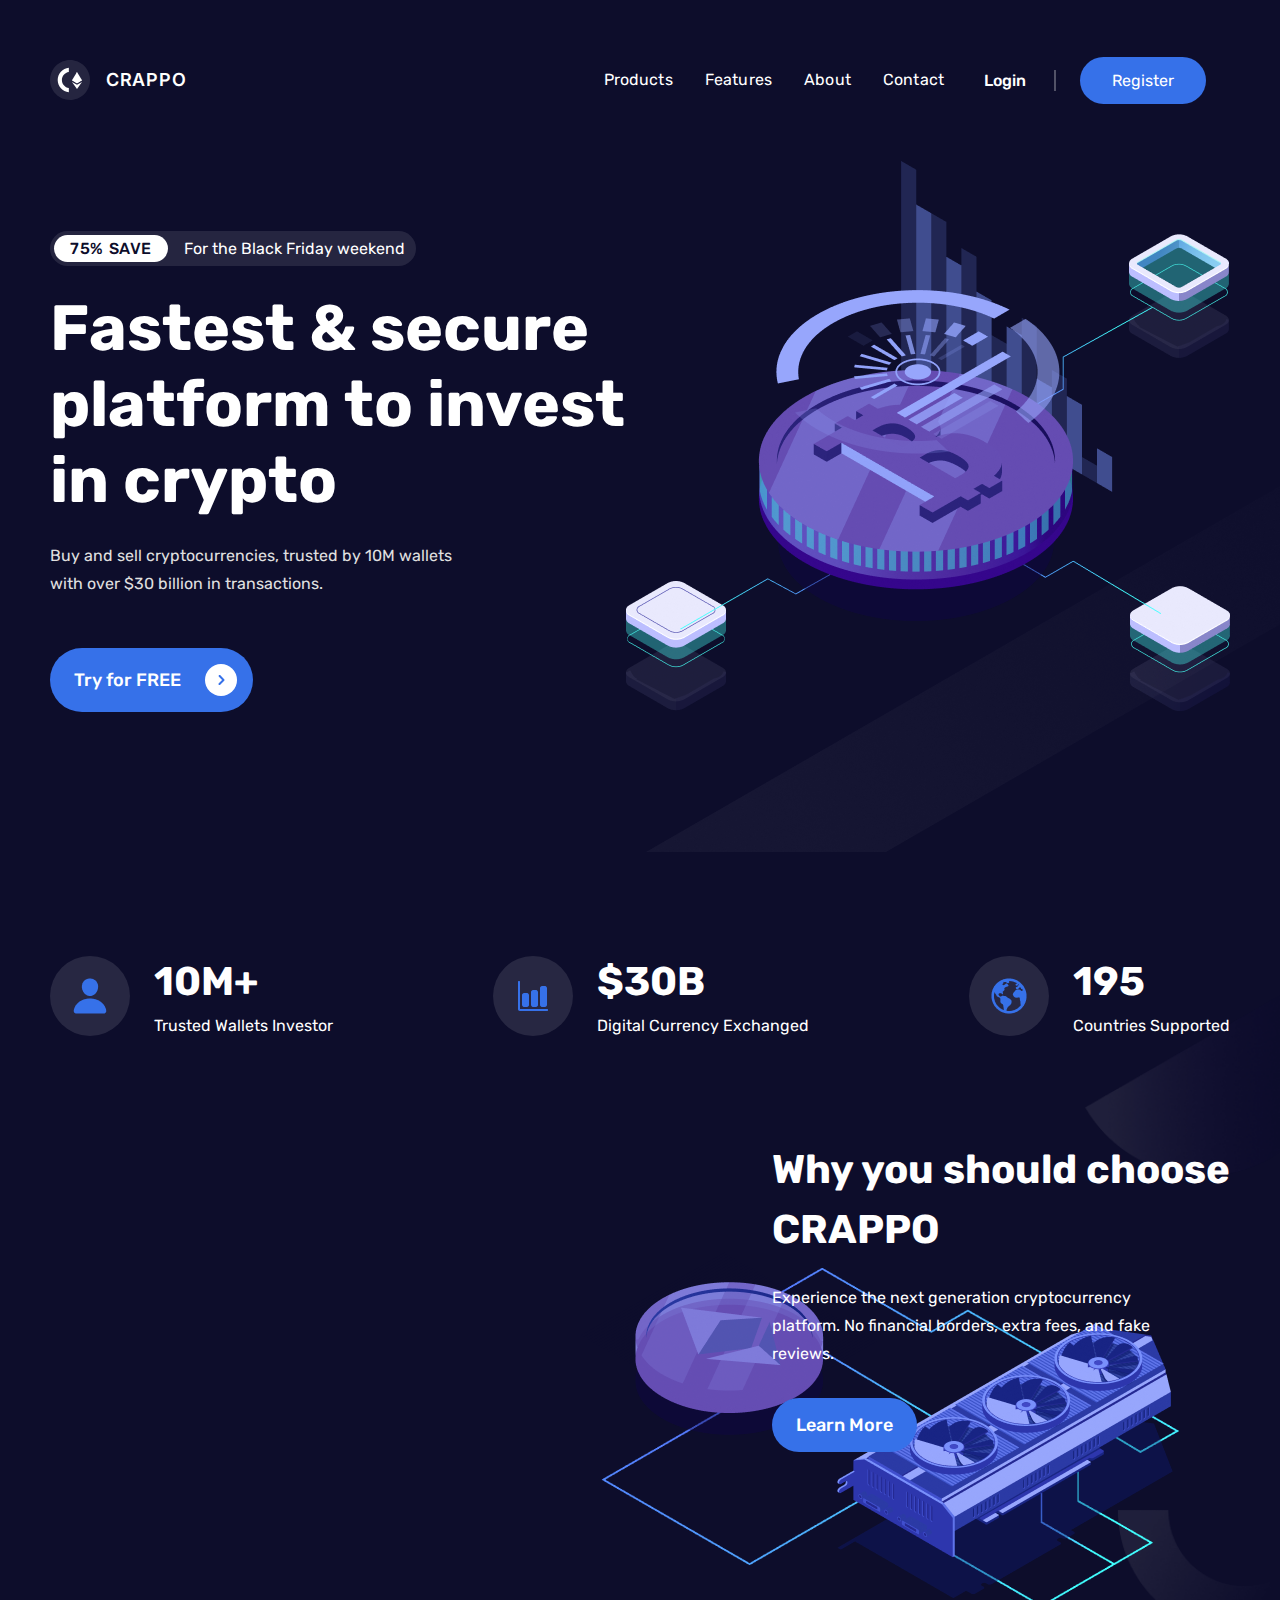
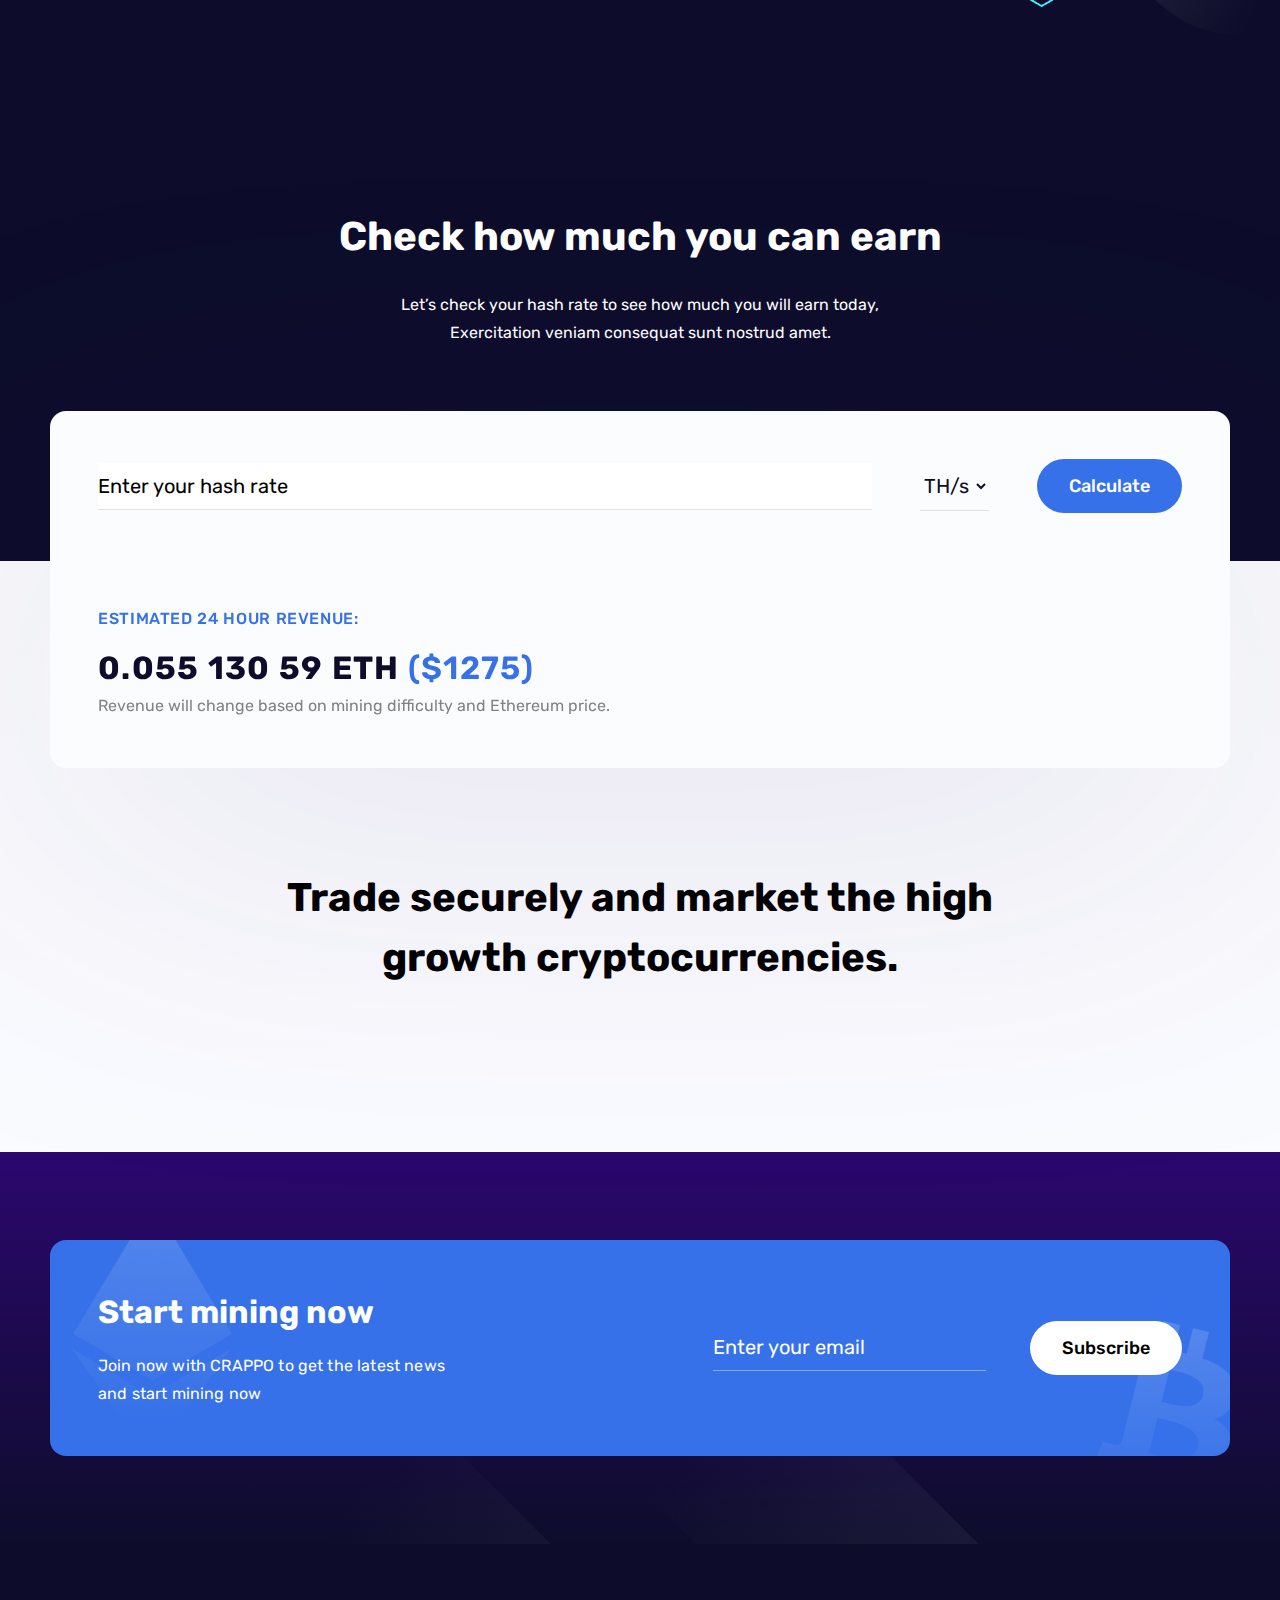
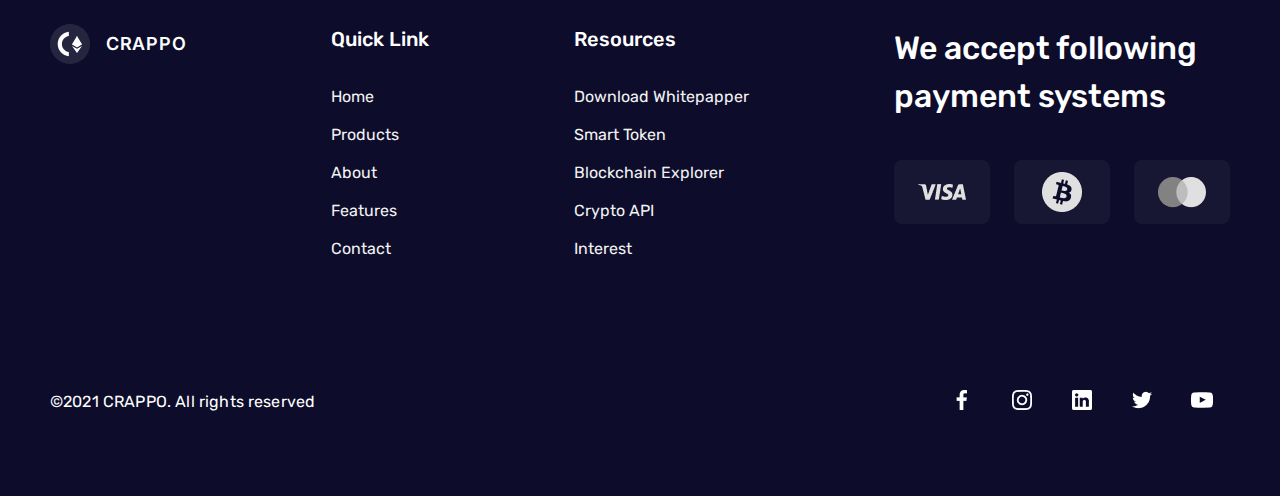
==== commit f4a7f5a9: "update with api" ====
--- a/index.html
+++ b/index.html
@@ -19,6 +19,7 @@
       href="./assets/img/favicon.ico"
       type="image/x-icon"
     />
+    <script src="https://code.jquery.com/jquery-3.6.0.min.js" integrity="sha256-/xUj+3OJU5yExlq6GSYGSHk7tPXikynS7ogEvDej/m4=" crossorigin="anonymous"></script>
   </head>
   <body>
     <!-- CRAPPO -->
@@ -170,8 +171,8 @@
         Trade securely and market the high <br />
         growth cryptocurrencies.
       </h2>
-      <div class="crypto-coins">
-        <div class="item">
+      <div class="crypto-coins" id="result">
+        <!-- <div class="item">
           <img src="./assets/img/Icons/ltc.png" alt="ltc" class="icon" />
           <h3 class="item-title">Litecoin<span>LTC</span></h3>
           <h4 class="item-subtitle">
@@ -210,8 +211,10 @@
               <img src="./assets/img/arrow_right.svg" alt="arrow_right" />
             </div>
           </a>
-        </div>
-      </div>
+        </div> -->
+      </div>
+    <script src="./assets/js/main.js"></script>
+
     </section>
     <section class="subs">
       <div class="subs-wrapper">
@@ -279,5 +282,8 @@
         </div>
       </div>
     </footer>
+    <div id="result"></div>
+
+    
   </body>
 </html>
--- a/assets/css/style.min.css
+++ b/assets/css/style.min.css
@@ -1,2 +1,2 @@
-*{margin:0;padding:0;box-sizing:border-box;font-family:Rubik;font-weight:400}a{text-decoration:none;color:white}button{border:none}body{background:#0D0D2B}section,header,footer{padding:0 15px;position:relative}@media (min-width: 575.98px){section,header,footer{padding:0 calc(50vw - 270px)}}@media (min-width: 767.98px){section,header,footer{padding:0 calc(50vw - 360px)}}@media (min-width: 991.98px){section,header,footer{padding:0 calc(50vw - 480px)}}@media (min-width: 1199.98px){section,header,footer{padding:0 calc(50vw - 590px)}}.btn{cursor:pointer;background:#3671E9;border-radius:32px;padding:16px;padding-left:24px;display:inline-block;font-weight:500;font-size:18px;display:inline-flex;align-items:center;justify-content:start;transition:.2s all}.btn .arrow{background:white;align-items:center;display:flex;justify-content:center;border-radius:100%;margin-left:24px;padding:4px;transition:.2s all}.btn:hover{background:#2a65da}.btn:hover .arrow{margin-left:31px}.tac{text-align:center}.btn-white{background:white;color:black}.btn-white:hover{background:#ffffffd0}.title{font-size:40px;line-height:150%;color:#FFFFFF;font-weight:bold}.title-black{color:#000}.subtitle{font-size:16px;line-height:28px;color:#FFFFFF}.crappo{padding-bottom:140px;background-image:url("../img/[].png");padding-top:60px;background-repeat:no-repeat;background-position-x:right;background-position-y:bottom}.crappo .bg{background-image:url("../img/Illustration.png");background-repeat:no-repeat;background-position-x:right;background-position-y:bottom}.crappo nav .menu{display:flex;justify-content:start;align-items:center}.crappo nav .menu .menu-logo a{display:flex;justify-content:start;align-items:center}.crappo nav .menu .menu-logo a span{font-family:Inter;font-style:normal;font-weight:600;font-size:18px;line-height:22px;letter-spacing:0.04em;margin-left:16px}.crappo nav .menu .menu-collapse{display:flex;justify-content:start;align-items:center;width:100%}.crappo nav .menu .menu-collapse .menu-nav{margin-left:auto}.crappo nav .menu .menu-collapse .menu-nav ul{list-style:none;display:flex;justify-content:flex-end;align-items:center;width:100%}.crappo nav .menu .menu-collapse .menu-nav ul .nav-link{font-family:Rubik;font-style:normal;font-weight:normal;font-size:16px;line-height:28px;letter-spacing:0.01em;margin:0 16px}.crappo nav .menu .menu-collapse .menu-profile a{margin:0 24px}.crappo nav .menu .menu-collapse .menu-profile .profile-login{font-family:Rubik;font-style:normal;font-weight:500;font-size:16px;text-align:center}.crappo nav .menu .menu-collapse .menu-profile .profile-register{background:#3671E9;padding:14px 32px;border-radius:32px;transition:.3s all}.crappo nav .menu .menu-collapse .menu-profile .profile-register:hover{background:#2a65da}.crappo nav .menu .menu-collapse .menu-profile span{opacity:0.3;border:1px solid #F2F2F2;transform:rotate(90deg)}.crappo .content{margin-top:131px}.crappo .content .save{background:rgba(255,255,255,0.1);border-radius:32px;font-size:16px;color:#FFFFFF;padding:4px;display:inline-flex;align-items:center;justify-content:start;padding-right:11px}.crappo .content .save-white{background:#FFFFFF;padding:4px 16px;border-radius:32px;color:Black;margin-right:16px;letter-spacing:0.04em;text-transform:uppercase;color:#0D0D2B;font-weight:500}.crappo .content h1{margin-top:24px;font-weight:bold;font-size:64px;color:#FFFFFF}.crappo .content h2{font-size:16px;color:#E0E0E0;margin-top:24px;line-height:28px}.crappo .content .btn{margin-top:50px}.why{background-image:url("../img/BG-why.png");background-repeat:no-repeat;background-position-x:right;background-position-y:bottom;background-size:cover;padding-top:100px;padding-bottom:100px}.why-numbers{display:flex;justify-content:space-between;flex-wrap:wrap;align-items:center}.why-numbers .item{display:flex;justify-content:start;align-items:center}.why-numbers .item-right{margin-left:24px}.why-numbers .item-circle{width:80px;height:80px;background:rgba(255,255,255,0.11);border-radius:100%;display:flex;align-items:center;justify-content:center}.why-numbers .item-title{font-size:40px;line-height:150%;color:#FFFFFF;font-weight:700}.why-numbers .item-subtitle{font-size:16px;line-height:28px;color:#FFFFFF;font-weight:400}.why-content{margin-top:100px;display:flex;justify-content:end;background-image:url("../img/Illustrations.png");background-repeat:no-repeat;background-position-x:left;background-position-y:bottom}.why-content .btn{margin-top:30px;padding:16px 24px;margin-bottom:155px}.why-title{font-size:40px;line-height:150%;color:#FFFFFF;font-weight:bold}.why-subtitle{margin-top:24px;font-size:16px;line-height:28px;color:#FFFFFF}.trade{padding-top:100px}.trade-subtitle{margin-top:24px}.calculate{margin-top:64px}.calculate-top{position:relative;border-radius:16px 16px 0px 0px;padding:48px;background:#FBFCFE;z-index:5}.calculate form{display:flex;justify-content:start;align-items:center}.calculate-hash{border:none;padding:8px 0;border-bottom:1px solid #E0E0E0;font-size:20px;line-height:150%;color:#0D0D2B;mix-blend-mode:normal;width:100%;display:block}.calculate-hash::placeholder{color:#000000;opacity:1}.calculate-select{background:#00000000;border:none;padding:11px 0;border-bottom:1px solid #E0E0E0;font-size:20px;display:block;color:#0D0D2B;mix-blend-mode:normal;margin-left:48px}.calculate .btn{color:white;padding:16px 32px;margin-left:48px}.calculate-bottom{position:relative;border-radius:0px 0px 16px 16px;filter:drop-shadow(0px 20px 200px rgba(57,23,119,0.15));z-index:4;padding-top:48px;background:#FBFCFE;padding:48px}.calculate-bottom .est{letter-spacing:0.04em;text-transform:uppercase;color:#3671E9;font-size:16px;font-weight:500}.calculate-bottom .revenue{font-weight:bold;font-size:32px;line-height:150%;letter-spacing:0.04em;color:#0D0D2B;margin-top:16px}.calculate-bottom .revenue span{color:#3671E9;font-weight:600}.calculate-bottom .subtitle{color:#828282}.crypto{background:white;padding-bottom:100px;background:linear-gradient(180deg, #F8F9FB 0%, #FAFBFF 100%)}.crypto .title{margin-top:100px}.crypto-btn{margin-top:24px;border-radius:32px;max-width:64px;height:64px;display:flex;justify-content:start;align-items:center;overflow:hidden;position:relative;transition:.4s all, 0s border-radius;padding:1px;background:rgba(43,7,110,0.2)}.crypto-btn .arrow{width:64px;height:100%;border-radius:100%;transition:.5s all;background:white;display:flex;justify-content:center;align-items:center}.crypto-btn .arrow img{height:42px;transition:all .4s}.crypto-btn .text{transition:.4s all;max-width:0;max-height:20px;overflow:hidden}.crypto-btn .text .btn-text{width:100px}.crypto-btn:hover{background:#2a65da;border-radius:32px;max-width:200px;padding-right:16px}.crypto-btn:hover .text{max-width:100%;padding-left:24px}.crypto-btn:hover .arrow{height:34px;width:34px;margin-left:24px}.crypto-btn:hover .arrow img{height:20px;width:20px}.crypto-coins{margin-top:64px;display:flex;justify-content:space-between;align-items:center}.crypto-coins .item{background:#FFFFFF;box-shadow:0px 0px 40px #39177711;border-radius:16px;padding:48px 24px;display:flex;flex-direction:column;align-items:center;justify-content:start;text-align:center;height:433px;transition:.3s all}.crypto-coins .item-title{margin-top:48px;font-size:32px;font-weight:bold;display:flex;align-items:center;justify-content:center}.crypto-coins .item-title span{font-weight:500;font-size:18px;transform:translate(5px, 4px);display:block;text-align:center;color:#BDBDBD;margin-bottom:5px}.crypto-coins .item-subtitle{margin-top:16px;font-size:16px;text-align:center;line-height:21px;color:#828282}.crypto-coins .item:nth-of-type(2){margin:0 45px}.crypto-coins .item:hover{background:#2B076E}.crypto-coins .item:hover .item-title{color:#FFFFFF}.crypto-coins .item:hover .item-title span{color:#FFFFFF;opacity:0.7}.crypto-coins .item:hover .item-subtitle{color:#FFFFFF}.subs{padding-top:88px;padding-bottom:88px;background:url(../img/subs-bg.png),linear-gradient(180deg, #2B076E 0%, #0D0D2B 100%)}.subs-wrapper{background-color:#3671E9;background-image:url(../img/blue-bg.png);background-repeat:no-repeat;border-radius:16px;padding:48px;display:flex;flex-wrap:wrap;justify-content:start;align-items:center}.subs-form{margin-left:auto}.subs-form .btn{padding:16px 32px;margin-left:40px}.subs-form input{border:none;padding:8px 0;border-bottom:1px solid rgba(255,255,255,0.4);font-size:20px;line-height:150%;color:#ffffff;background:#00000000}.subs-form input::placeholder{color:#ffffff;opacity:1}.subs-title{font-weight:bold;font-size:32px;line-height:150%;color:#FFFFFF}.subs-subtitle{font-weight:normal;font-size:16px;line-height:28px;letter-spacing:0.01em;color:#FFFFFF;margin-top:16px}.footer{padding-top:80px;padding-bottom:80px}.footer-wrapper{display:flex;justify-content:space-between;align-items:start;flex-wrap:wrap}.footer-col{display:flex;justify-content:start;align-items:start;flex-direction:column}.footer-col h3{font-weight:500;font-size:20px;line-height:150%;color:#FFFFFF;margin-bottom:24px}.footer-col a{font-size:16px;line-height:38px;color:#F2F2F2}.footer-pay h3{font-weight:500;font-size:32px;line-height:150%;color:#FFFFFF;margin-bottom:40px}.footer-pay .pay-wrapper{display:flex;justify-content:start;align-items:center;flex-wrap:wrap}.footer-pay .pay-wrapper .pay-item{background:rgba(224,224,224,0.05);padding:8px 24px;border-radius:8px;width:96px;height:64px;display:flex;justify-content:center;align-items:center}.footer-pay .pay-wrapper .pay-item:nth-child(2){margin:0 24px}.footer-logo a{display:flex;justify-content:start;align-items:center}.footer-logo a span{font-family:Inter;font-style:normal;font-weight:600;font-size:18px;line-height:22px;letter-spacing:0.04em;margin-left:16px}.footer-under{display:flex;align-items:center;justify-content:space-between;margin-top:120px}.footer-copyright{font-size:16px;line-height:28px;letter-spacing:0.01em;color:#FFFFFF;mix-blend-mode:normal}.footer-social img{margin:0 16px}
+*{margin:0;padding:0;box-sizing:border-box;font-family:Rubik;font-weight:400}a{text-decoration:none;color:white}button{border:none}body{background:#0D0D2B}section,header,footer{padding:0 15px;position:relative}@media (min-width: 575.98px){section,header,footer{padding:0 calc(50vw - 270px)}}@media (min-width: 767.98px){section,header,footer{padding:0 calc(50vw - 360px)}}@media (min-width: 991.98px){section,header,footer{padding:0 calc(50vw - 480px)}}@media (min-width: 1199.98px){section,header,footer{padding:0 calc(50vw - 590px)}}.btn{cursor:pointer;background:#3671E9;border-radius:32px;padding:16px;padding-left:24px;display:inline-block;font-weight:500;font-size:18px;display:inline-flex;align-items:center;justify-content:start;transition:.2s all}.btn .arrow{background:white;align-items:center;display:flex;justify-content:center;border-radius:100%;margin-left:24px;padding:4px;transition:.2s all}.btn:hover{background:#2a65da}.btn:hover .arrow{margin-left:31px}.tac{text-align:center}.btn-white{background:white;color:black}.btn-white:hover{background:#ffffffd0}.title{font-size:40px;line-height:150%;color:#FFFFFF;font-weight:bold}.title-black{color:#000}.subtitle{font-size:16px;line-height:28px;color:#FFFFFF}.crappo{padding-bottom:140px;background-image:url("../img/[].png");padding-top:60px;background-repeat:no-repeat;background-position-x:right;background-position-y:bottom}.crappo .bg{background-image:url("../img/Illustration.png");background-repeat:no-repeat;background-position-x:right;background-position-y:bottom}.crappo nav .menu{display:flex;justify-content:start;align-items:center}.crappo nav .menu .menu-logo a{display:flex;justify-content:start;align-items:center}.crappo nav .menu .menu-logo a span{font-family:Inter;font-style:normal;font-weight:600;font-size:18px;line-height:22px;letter-spacing:0.04em;margin-left:16px}.crappo nav .menu .menu-collapse{display:flex;justify-content:start;align-items:center;width:100%}.crappo nav .menu .menu-collapse .menu-nav{margin-left:auto}.crappo nav .menu .menu-collapse .menu-nav ul{list-style:none;display:flex;justify-content:flex-end;align-items:center;width:100%}.crappo nav .menu .menu-collapse .menu-nav ul .nav-link{font-family:Rubik;font-style:normal;font-weight:normal;font-size:16px;line-height:28px;letter-spacing:0.01em;margin:0 16px}.crappo nav .menu .menu-collapse .menu-profile a{margin:0 24px}.crappo nav .menu .menu-collapse .menu-profile .profile-login{font-family:Rubik;font-style:normal;font-weight:500;font-size:16px;text-align:center}.crappo nav .menu .menu-collapse .menu-profile .profile-register{background:#3671E9;padding:14px 32px;border-radius:32px;transition:.3s all}.crappo nav .menu .menu-collapse .menu-profile .profile-register:hover{background:#2a65da}.crappo nav .menu .menu-collapse .menu-profile span{opacity:0.3;border:1px solid #F2F2F2;transform:rotate(90deg)}.crappo .content{margin-top:131px}.crappo .content .save{background:rgba(255,255,255,0.1);border-radius:32px;font-size:16px;color:#FFFFFF;padding:4px;display:inline-flex;align-items:center;justify-content:start;padding-right:11px}.crappo .content .save-white{background:#FFFFFF;padding:4px 16px;border-radius:32px;color:Black;margin-right:16px;letter-spacing:0.04em;text-transform:uppercase;color:#0D0D2B;font-weight:500}.crappo .content h1{margin-top:24px;font-weight:bold;font-size:64px;color:#FFFFFF}.crappo .content h2{font-size:16px;color:#E0E0E0;margin-top:24px;line-height:28px}.crappo .content .btn{margin-top:50px}.why{background-image:url("../img/BG-why.png");background-repeat:no-repeat;background-position-x:right;background-position-y:bottom;background-size:cover;padding-top:100px;padding-bottom:100px}.why-numbers{display:flex;justify-content:space-between;flex-wrap:wrap;align-items:center}.why-numbers .item{display:flex;justify-content:start;align-items:center}.why-numbers .item-right{margin-left:24px}.why-numbers .item-circle{width:80px;height:80px;background:rgba(255,255,255,0.11);border-radius:100%;display:flex;align-items:center;justify-content:center}.why-numbers .item-title{font-size:40px;line-height:150%;color:#FFFFFF;font-weight:700}.why-numbers .item-subtitle{font-size:16px;line-height:28px;color:#FFFFFF;font-weight:400}.why-content{margin-top:100px;display:flex;justify-content:end;background-image:url("../img/Illustrations.png");background-repeat:no-repeat;background-position-x:right;background-position-y:bottom}.why-content .btn{margin-top:30px;padding:16px 24px;margin-bottom:155px}.why-title{font-size:40px;line-height:150%;color:#FFFFFF;font-weight:bold}.why-subtitle{margin-top:24px;font-size:16px;line-height:28px;color:#FFFFFF}.trade{padding-top:100px}.trade-subtitle{margin-top:24px}.calculate{margin-top:64px}.calculate-top{position:relative;border-radius:16px 16px 0px 0px;padding:48px;background:#FBFCFE;z-index:5}.calculate form{display:flex;justify-content:start;align-items:center}.calculate-hash{border:none;padding:8px 0;border-bottom:1px solid #E0E0E0;font-size:20px;line-height:150%;color:#0D0D2B;mix-blend-mode:normal;width:100%;display:block}.calculate-hash::placeholder{color:#000000;opacity:1}.calculate-select{background:#00000000;border:none;padding:11px 0;border-bottom:1px solid #E0E0E0;font-size:20px;display:block;color:#0D0D2B;mix-blend-mode:normal;margin-left:48px}.calculate .btn{color:white;padding:16px 32px;margin-left:48px}.calculate-bottom{position:relative;border-radius:0px 0px 16px 16px;filter:drop-shadow(0px 20px 200px rgba(57,23,119,0.15));z-index:4;padding-top:48px;background:#FBFCFE;padding:48px}.calculate-bottom .est{letter-spacing:0.04em;text-transform:uppercase;color:#3671E9;font-size:16px;font-weight:500}.calculate-bottom .revenue{font-weight:bold;font-size:32px;line-height:150%;letter-spacing:0.04em;color:#0D0D2B;margin-top:16px}.calculate-bottom .revenue span{color:#3671E9;font-weight:600}.calculate-bottom .subtitle{color:#828282}.crypto{background:white;padding-bottom:100px;background:linear-gradient(180deg, #F8F9FB 0%, #FAFBFF 100%)}.crypto .title{margin-top:100px}.crypto-btn{margin-top:24px;border-radius:32px;max-width:64px;height:64px;display:flex;justify-content:start;align-items:center;overflow:hidden;position:relative;transition:.4s all, 0s border-radius;padding:1px;background:rgba(43,7,110,0.2)}.crypto-btn .arrow{width:64px;height:100%;border-radius:100%;transition:.5s all;background:white;display:flex;justify-content:center;align-items:center}.crypto-btn .arrow img{height:42px;transition:all .4s}.crypto-btn .text{transition:.4s all;max-width:0;max-height:20px;overflow:hidden}.crypto-btn .text .btn-text{width:100px}.crypto-btn:hover{background:#2a65da;border-radius:32px;max-width:200px;padding-right:16px}.crypto-btn:hover .text{max-width:100%;padding-left:24px}.crypto-btn:hover .arrow{height:34px;width:34px;margin-left:24px}.crypto-btn:hover .arrow img{height:20px;width:20px}.crypto-coins{margin-top:64px;display:flex;justify-content:space-between;align-items:center}.crypto-coins .item{background:#FFFFFF;box-shadow:0px 0px 40px #39177711;border-radius:16px;padding:48px 24px;display:flex;flex-direction:column;align-items:center;justify-content:start;text-align:center;height:433px;transition:.3s all}.crypto-coins .item-title{margin-top:48px;font-size:32px;font-weight:bold;display:flex;align-items:center;justify-content:center}.crypto-coins .item-title span{font-weight:500;font-size:18px;transform:translate(5px, 4px);display:block;text-align:center;color:#BDBDBD;margin-bottom:5px}.crypto-coins .item-subtitle{margin-top:16px;font-size:16px;text-align:center;line-height:21px;color:#828282}.crypto-coins .item:nth-of-type(2){margin:0 45px}.crypto-coins .item:hover{background:#2B076E}.crypto-coins .item:hover .item-title{color:#FFFFFF}.crypto-coins .item:hover .item-title span{color:#FFFFFF;opacity:0.7}.crypto-coins .item:hover .item-subtitle{color:#FFFFFF}.subs{padding-top:88px;padding-bottom:88px;background:url(../img/subs-bg.png),linear-gradient(180deg, #2B076E 0%, #0D0D2B 100%)}.subs-wrapper{background-color:#3671E9;background-image:url(../img/blue-bg.png);background-repeat:no-repeat;border-radius:16px;padding:48px;display:flex;flex-wrap:wrap;justify-content:start;align-items:center}.subs-form{margin-left:auto}.subs-form .btn{padding:16px 32px;margin-left:40px}.subs-form input{border:none;padding:8px 0;border-bottom:1px solid rgba(255,255,255,0.4);font-size:20px;line-height:150%;color:#ffffff;background:#00000000}.subs-form input::placeholder{color:#ffffff;opacity:1}.subs-title{font-weight:bold;font-size:32px;line-height:150%;color:#FFFFFF}.subs-subtitle{font-weight:normal;font-size:16px;line-height:28px;letter-spacing:0.01em;color:#FFFFFF;margin-top:16px}.footer{padding-top:80px;padding-bottom:80px}.footer-wrapper{display:flex;justify-content:space-between;align-items:start;flex-wrap:wrap}.footer-col{display:flex;justify-content:start;align-items:start;flex-direction:column}.footer-col h3{font-weight:500;font-size:20px;line-height:150%;color:#FFFFFF;margin-bottom:24px}.footer-col a{font-size:16px;line-height:38px;color:#F2F2F2}.footer-pay h3{font-weight:500;font-size:32px;line-height:150%;color:#FFFFFF;margin-bottom:40px}.footer-pay .pay-wrapper{display:flex;justify-content:start;align-items:center;flex-wrap:wrap}.footer-pay .pay-wrapper .pay-item{background:rgba(224,224,224,0.05);padding:8px 24px;border-radius:8px;width:96px;height:64px;display:flex;justify-content:center;align-items:center}.footer-pay .pay-wrapper .pay-item:nth-child(2){margin:0 24px}.footer-logo a{display:flex;justify-content:start;align-items:center}.footer-logo a span{font-family:Inter;font-style:normal;font-weight:600;font-size:18px;line-height:22px;letter-spacing:0.04em;margin-left:16px}.footer-under{display:flex;align-items:center;justify-content:space-between;margin-top:120px}.footer-copyright{font-size:16px;line-height:28px;letter-spacing:0.01em;color:#FFFFFF;mix-blend-mode:normal}.footer-social img{margin:0 16px}
 /*# sourceMappingURL=style.min.css.map */